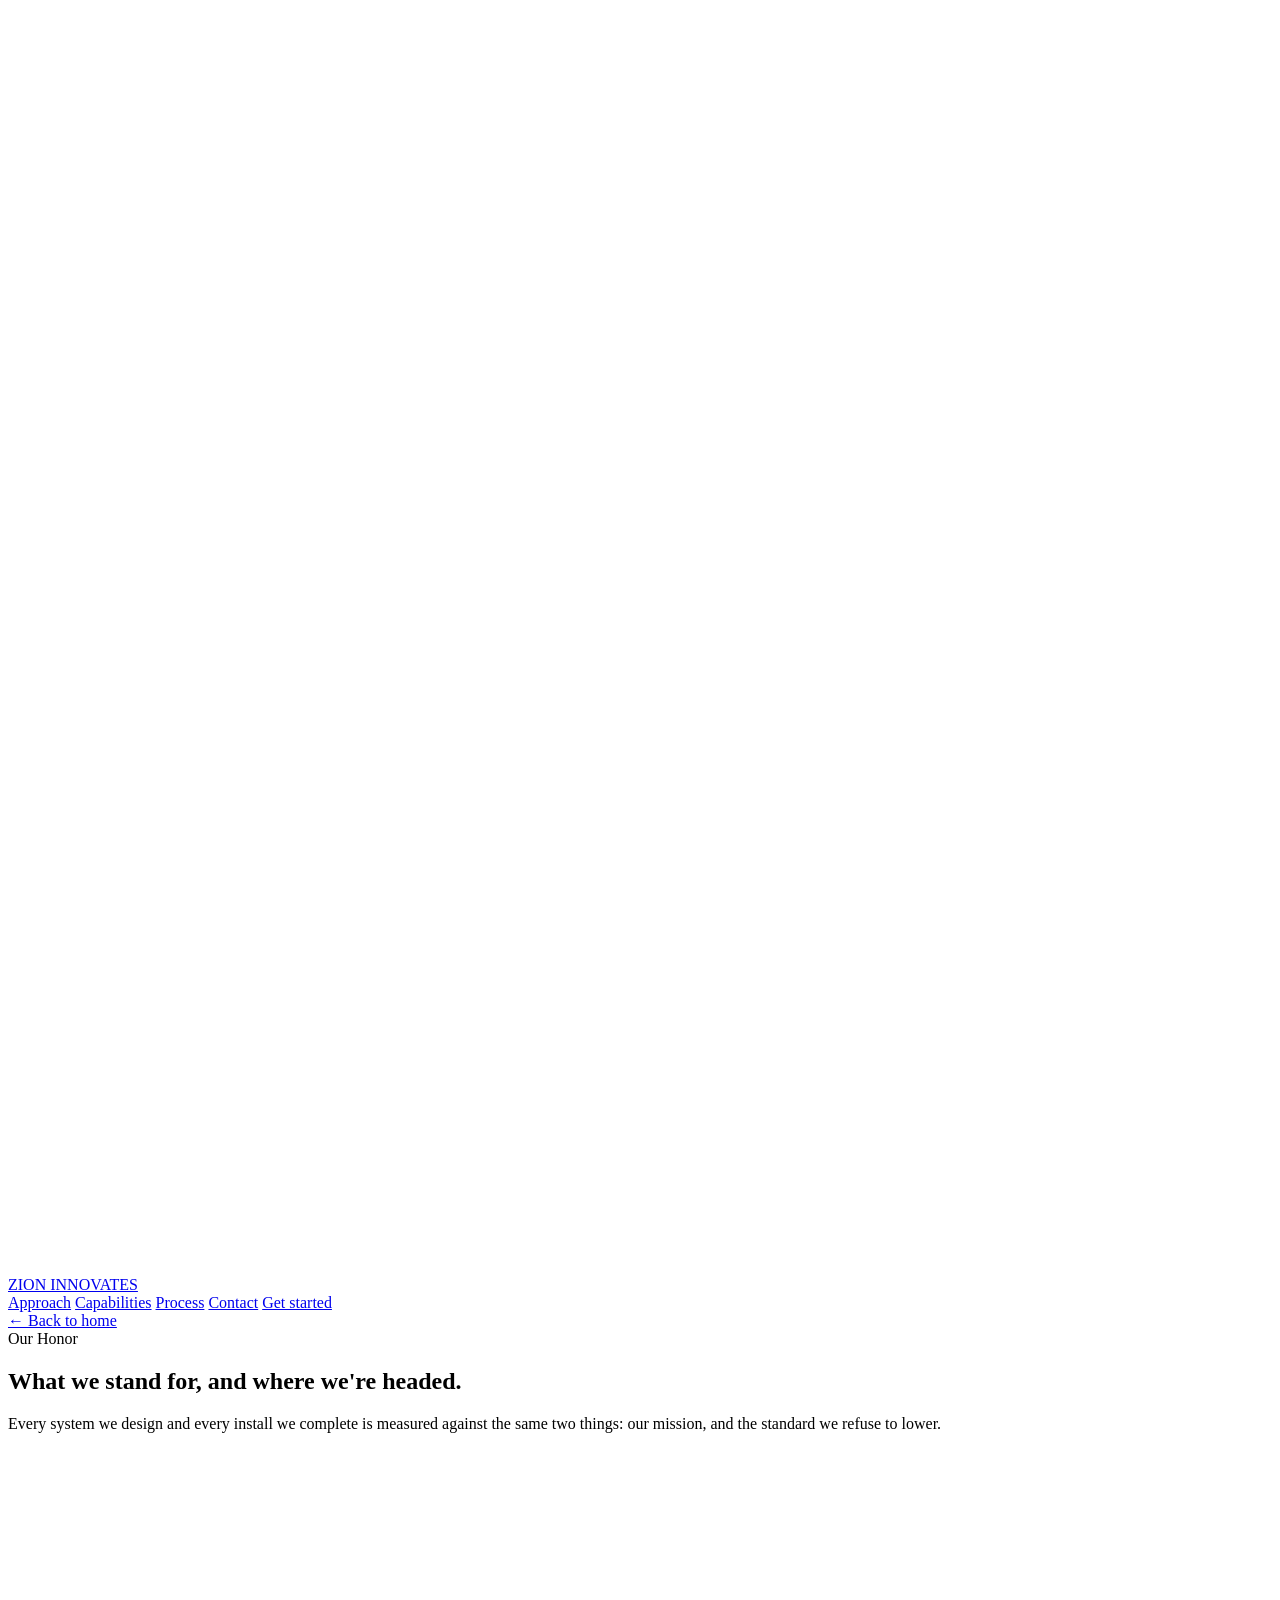
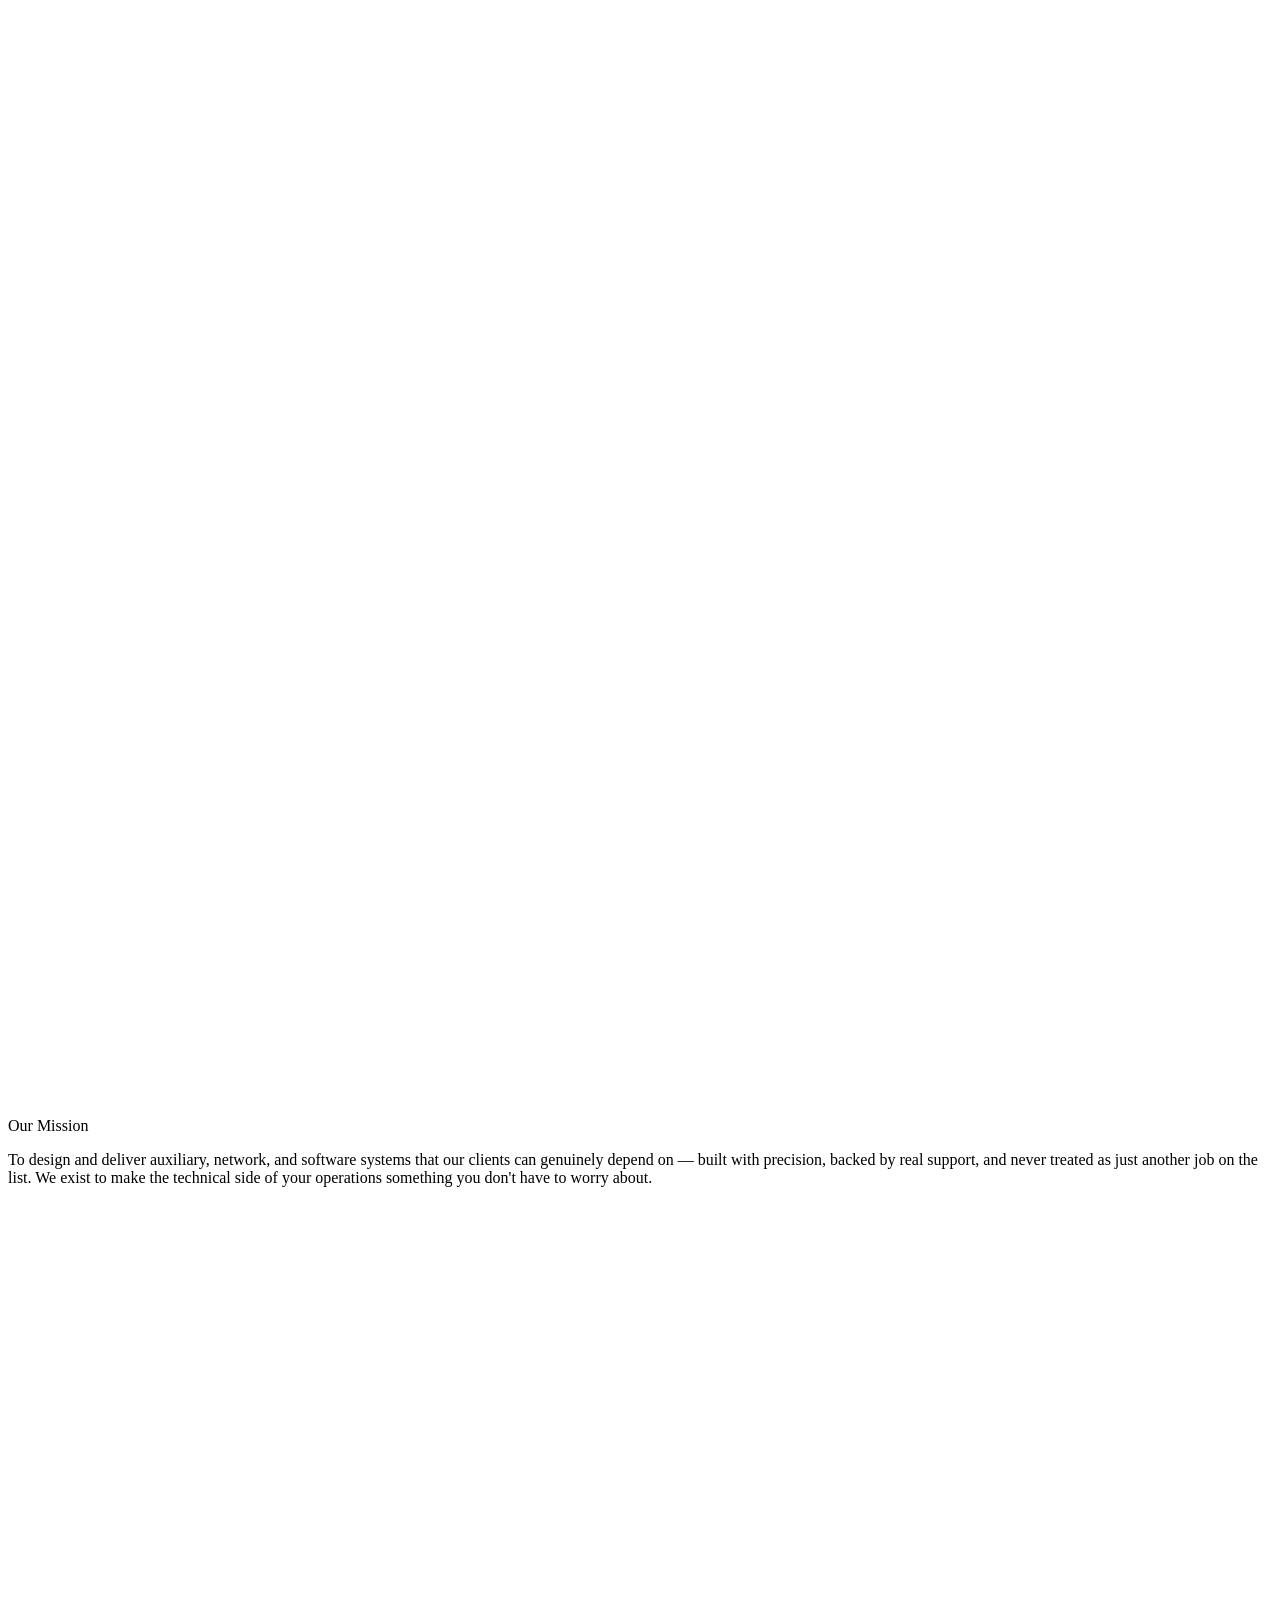
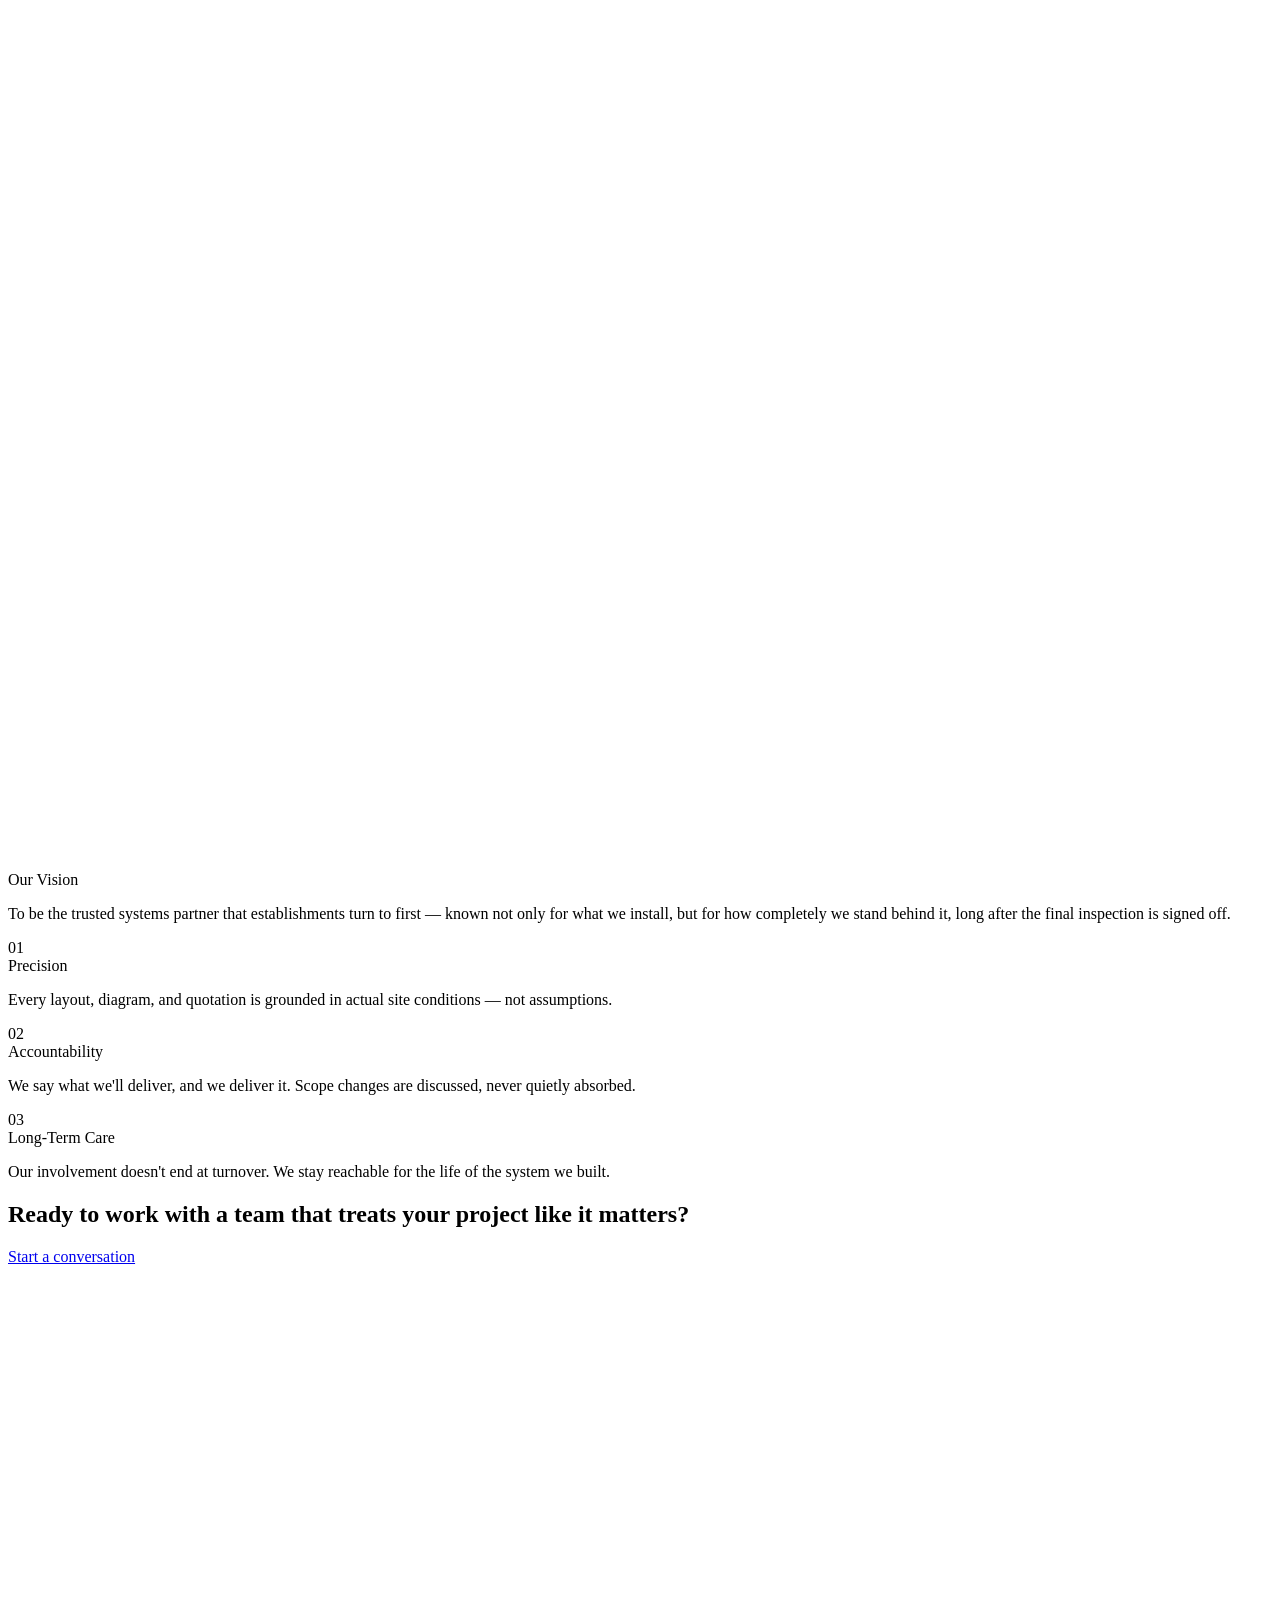
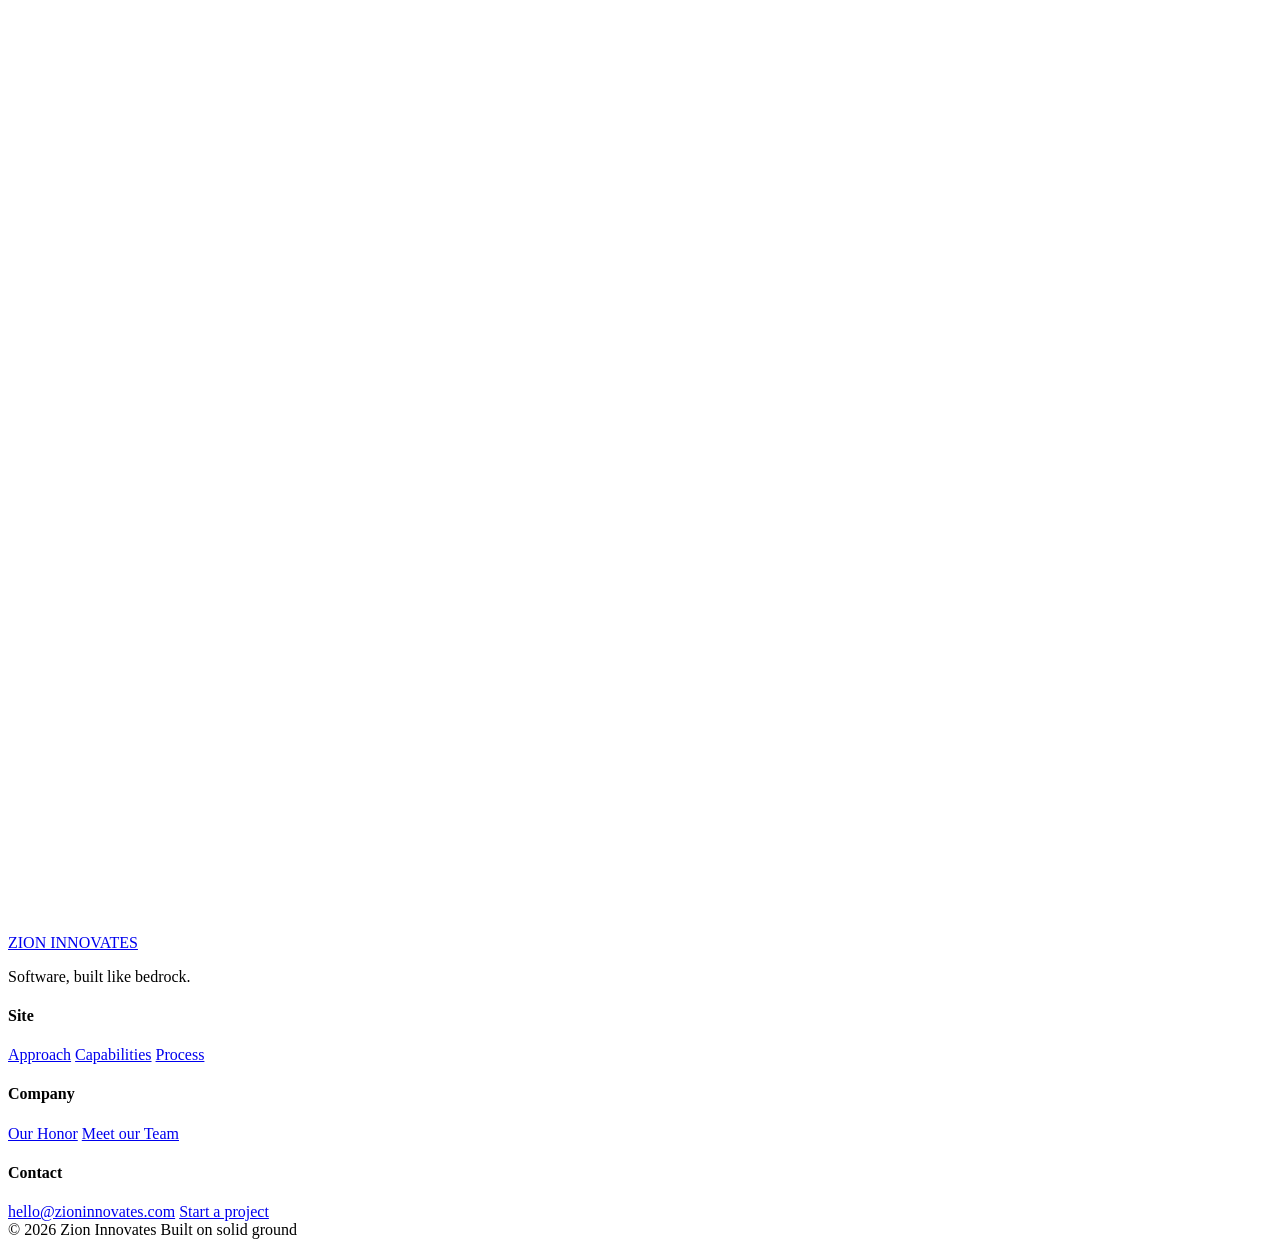
==== our-honor.html @ 113abb89 "Add files via upload" ====
<!DOCTYPE html>
<html lang="en">
<head>
<meta charset="UTF-8">
<meta name="viewport" content="width=device-width, initial-scale=1.0">
<title>Our Honor — Mission &amp; Vision | Zion Innovates</title>
<link rel="preconnect" href="https://fonts.googleapis.com">
<link rel="preconnect" href="https://fonts.gstatic.com" crossorigin>
<link href="https://fonts.googleapis.com/css2?family=Plus+Jakarta+Sans:wght@400;500;600;700;800&family=IBM+Plex+Mono:wght@400;500&display=swap" rel="stylesheet">
<link rel="stylesheet" href="styles.css?v=65">
</head>
<body>

<header>
  <nav>
    <a href="index.html" class="logo">
      <span class="logo-mark">
        <svg viewBox="0 0 16 16" fill="none"><path d="M1 12L5.5 4L9 9.5L11.5 6L15 12" stroke="#fff" stroke-width="1.6" stroke-linejoin="round" stroke-linecap="round"/></svg>
      </span>
      ZION INNOVATES
    </a>
    <div class="nav-links">
      <a href="index.html#approach" class="navlink">Approach</a>
      <a href="index.html#capabilities" class="navlink">Capabilities</a>
      <a href="index.html#process" class="navlink">Process</a>
      <a href="index.html#contact" class="navlink">Contact</a>
      <a href="index.html#contact" class="nav-cta">Get started</a>
    </div>
  </nav>
</header>

<main>

  <!-- PAGE HEADER -->
  <section class="page-header">
    <div class="wrap">
      <a href="index.html" class="back-link">← Back to home</a>
      <br>
      <span class="eyebrow hl">Our Honor</span>
      <h1>What we stand for, and where we're headed.</h1>
      <p>Every system we design and every install we complete is measured against the same two things: our mission, and the standard we refuse to lower.</p>
    </div>
  </section>

  <!-- MISSION / VISION -->
  <section>
    <div class="wrap">
      <div class="mv-grid">
        <div class="mv-card glass">
          <div class="mv-icon">
            <svg viewBox="0 0 24 24" fill="none"><path d="M12 2l2.2 6.8H21l-5.6 4.1 2.1 6.8L12 15.6l-5.5 4.1 2.1-6.8L3 8.8h6.8L12 2z" stroke="#fff" stroke-width="1.4" stroke-linejoin="round"/></svg>
          </div>
          <div class="mv-title">Our Mission</div>
          <p class="mv-copy">To design and deliver auxiliary, network, and software systems that our clients can genuinely depend on — built with precision, backed by real support, and never treated as just another job on the list. We exist to make the technical side of your operations something you don't have to worry about.</p>
        </div>
        <div class="mv-card glass">
          <div class="mv-icon">
            <svg viewBox="0 0 24 24" fill="none"><path d="M2 12s3.5-7 10-7 10 7 10 7-3.5 7-10 7-10-7-10-7z" stroke="#fff" stroke-width="1.4" stroke-linejoin="round"/><circle cx="12" cy="12" r="3" stroke="#fff" stroke-width="1.4"/></svg>
          </div>
          <div class="mv-title">Our Vision</div>
          <p class="mv-copy">To be the trusted systems partner that establishments turn to first — known not only for what we install, but for how completely we stand behind it, long after the final inspection is signed off.</p>
        </div>
      </div>

      <div class="values-grid">
        <div class="value-card glass">
          <span class="value-num">01</span>
          <div class="value-title">Precision</div>
          <p class="value-copy">Every layout, diagram, and quotation is grounded in actual site conditions — not assumptions.</p>
        </div>
        <div class="value-card glass">
          <span class="value-num">02</span>
          <div class="value-title">Accountability</div>
          <p class="value-copy">We say what we'll deliver, and we deliver it. Scope changes are discussed, never quietly absorbed.</p>
        </div>
        <div class="value-card glass">
          <span class="value-num">03</span>
          <div class="value-title">Long-Term Care</div>
          <p class="value-copy">Our involvement doesn't end at turnover. We stay reachable for the life of the system we built.</p>
        </div>
      </div>
    </div>
  </section>

  <!-- CTA -->
  <section class="cta" id="contact">
    <div class="wrap cta-inner">
      <h2>Ready to work with a team that treats your project like it matters?</h2>
      <a href="index.html#contact" class="btn-primary">Start a conversation</a>
    </div>
  </section>

</main>

<footer>
  <div class="wrap">
    <div class="footer-top">
      <div class="footer-brand">
        <a href="index.html" class="logo">
          <span class="logo-mark">
            <svg viewBox="0 0 16 16" fill="none"><path d="M1 12L5.5 4L9 9.5L11.5 6L15 12" stroke="#fff" stroke-width="1.6" stroke-linejoin="round" stroke-linecap="round"/></svg>
          </span>
          ZION INNOVATES
        </a>
        <p class="footer-tag">Software, built like bedrock.</p>
      </div>
      <div class="footer-cols">
        <div class="footer-col">
          <h4>Site</h4>
          <a href="index.html#approach">Approach</a>
          <a href="index.html#capabilities">Capabilities</a>
          <a href="index.html#process">Process</a>
        </div>
        <div class="footer-col">
          <h4>Company</h4>
          <a href="our-honor.html">Our Honor</a>
          <a href="our-team.html">Meet our Team</a>
        </div>
        <div class="footer-col">
          <h4>Contact</h4>
          <a href="mailto:hello@zioninnovates.com">hello@zioninnovates.com</a>
          <a href="index.html#contact">Start a project</a>
        </div>
      </div>
    </div>
    <div class="footer-bottom">
      <span>© 2026 Zion Innovates</span>
      <span>Built on solid ground</span>
    </div>
  </div>
</footer>

</body>
</html>
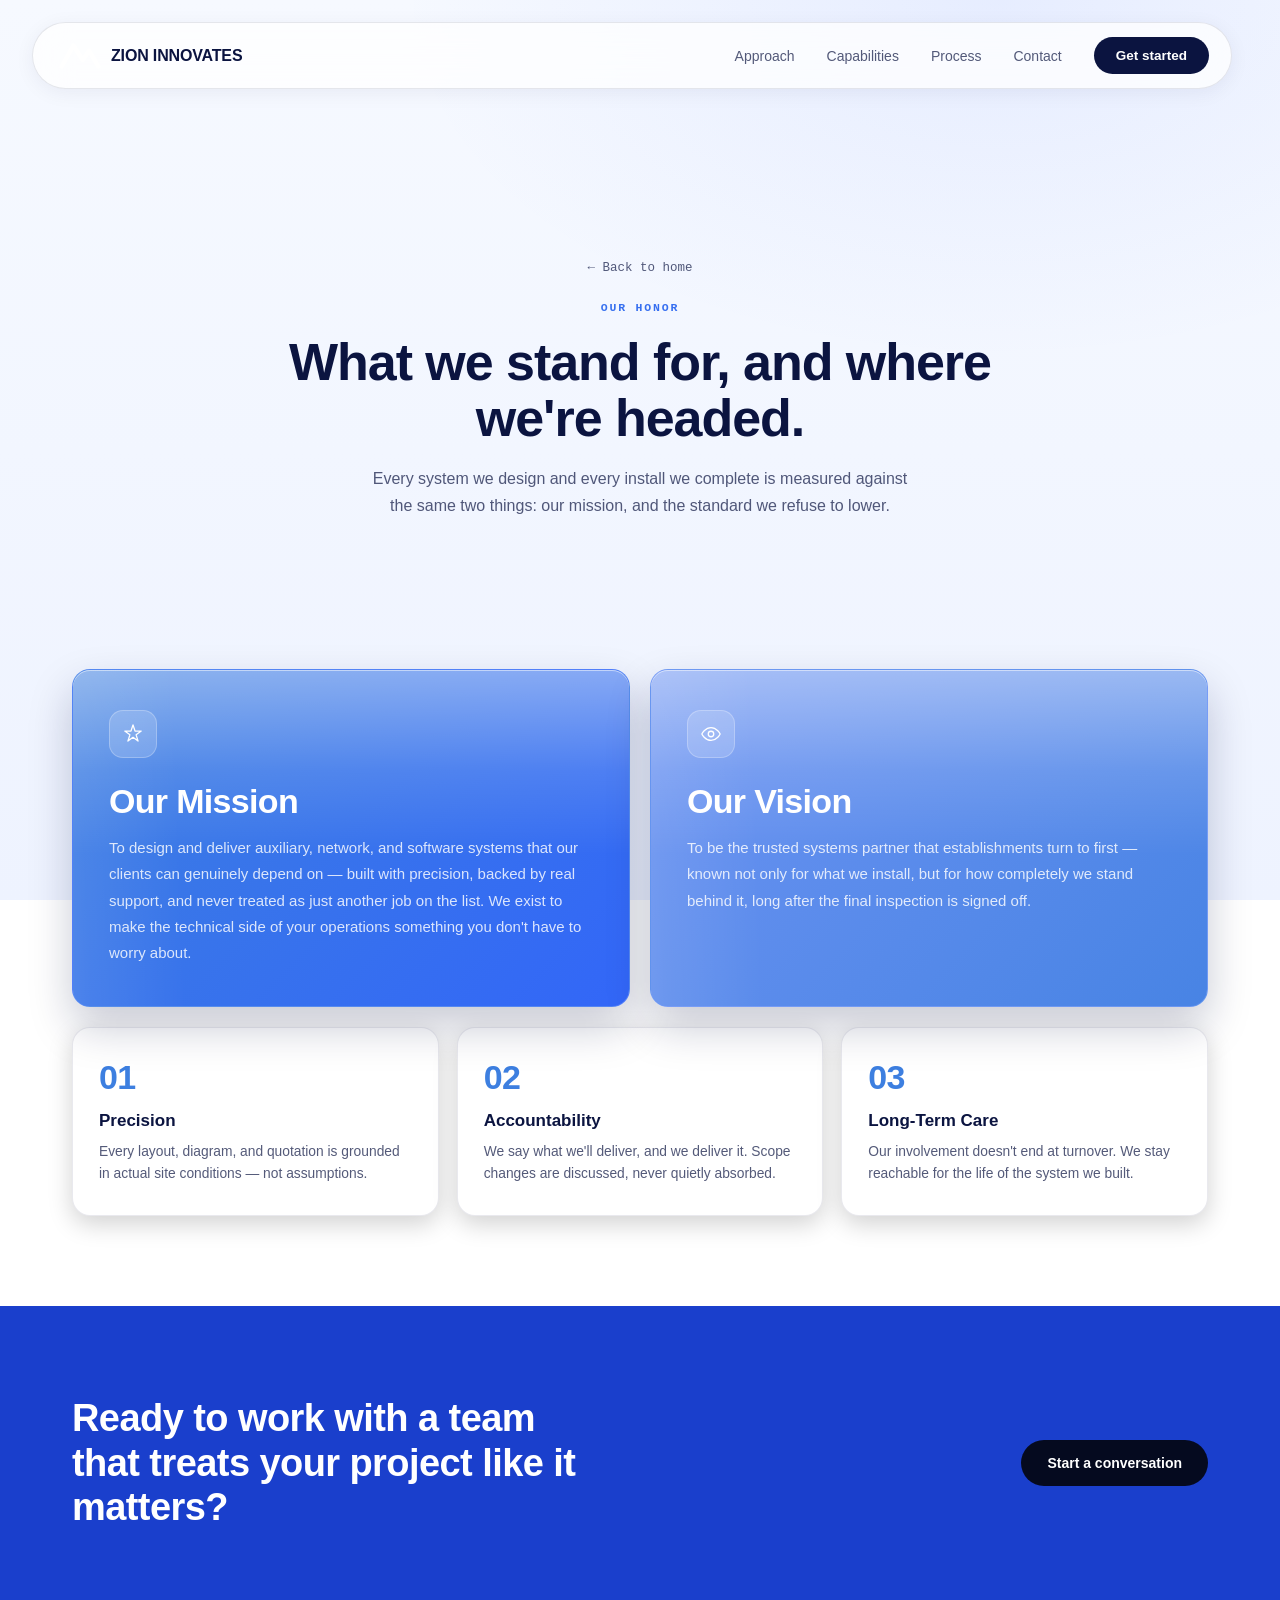
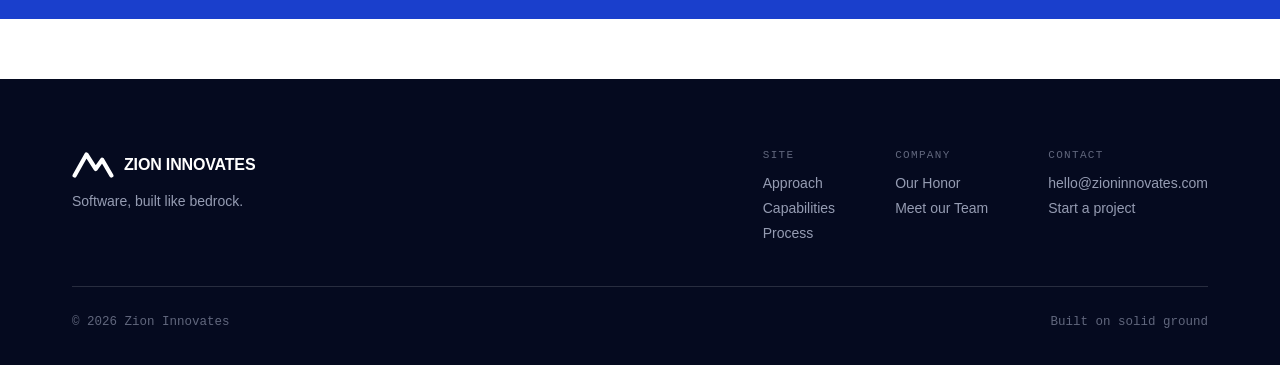
==== commit 2dfc09ee: "Add files via upload" ====
--- a/our-honor.html
+++ b/our-honor.html
@@ -7,7 +7,7 @@
 <link rel="preconnect" href="https://fonts.googleapis.com">
 <link rel="preconnect" href="https://fonts.gstatic.com" crossorigin>
 <link href="https://fonts.googleapis.com/css2?family=Plus+Jakarta+Sans:wght@400;500;600;700;800&family=IBM+Plex+Mono:wght@400;500&display=swap" rel="stylesheet">
-<link rel="stylesheet" href="styles.css?v=65">
+<link rel="stylesheet" href="styles.css?v=89">
 </head>
 <body>
 
--- a/styles.css
+++ b/styles.css
@@ -0,0 +1,1570 @@
+/* ============================================================
+   ZION INNOVATES — shared stylesheet
+   Rewritten to match reference background: deep navy corners,
+   one bright saturated blue glow, silver/ice highlights, no violet.
+   ============================================================ */
+
+:root{
+  --void:#050A1F;
+  --navy1:#0A1440;
+  --navy2:#122A6E;
+  --navy3:#173585;
+  --blue:#2F5FFF;
+  --blue-deep:#1A3FCC;
+  --sky:#3D7FE0;
+  --ice:rgba(243,247,255,0.92);
+  --white:#FFFFFF;
+  --ink:#0B1440;
+  --ink-soft:rgba(11,20,64,0.70);
+  --ink-dim:rgba(11,20,64,0.46);
+  --muted:var(--ink-soft);
+  --muted-dim:var(--ink-dim);
+  --glass-bg:rgba(11,20,64,0.03);
+  --glass-bg-hover:rgba(11,20,64,0.05);
+  --glass-br:rgba(11,20,64,0.10);
+  --card-bg:#FFFFFF;
+  --card-bg-hover:#F7F9FF;
+  --card-br:rgba(11,20,64,0.09);
+  --card-br-hover:rgba(11,20,64,0.18);
+  --display:'Plus Jakarta Sans', sans-serif;
+  --mono:'IBM Plex Mono', monospace;
+  /* kept for backward compatibility with earlier violet-based rules */
+  --violet:#2F5FFF;
+  --deep:#050A1F;
+}
+
+*{margin:0; padding:0; box-sizing:border-box;}
+html{scroll-behavior:smooth;}
+body{
+  font-family:var(--display);
+  color:var(--ink);
+  background:
+    radial-gradient(1000px 600px at 78% 0%, rgba(47,95,255,0.08), transparent 60%),
+    linear-gradient(180deg, #F6F9FF 0%, #EEF3FF 100%);
+  background-attachment:fixed;
+  -webkit-font-smoothing:antialiased;
+  overflow-x:hidden;
+  position:relative;
+}
+
+.bg-layer{
+  position:fixed;
+  inset:0;
+  z-index:-1;
+  overflow:hidden;
+  pointer-events:none;
+  will-change:transform;
+  background-image:
+    linear-gradient(rgba(47,95,255,0.05) 1px, transparent 1px),
+    linear-gradient(90deg, rgba(47,95,255,0.05) 1px, transparent 1px);
+  background-size:64px 64px;
+  -webkit-mask-image:linear-gradient(180deg, rgba(0,0,0,0.9) 0%, rgba(0,0,0,0.5) 40%, rgba(0,0,0,0.2) 75%, transparent 100%);
+  mask-image:linear-gradient(180deg, rgba(0,0,0,0.9) 0%, rgba(0,0,0,0.5) 40%, rgba(0,0,0,0.2) 75%, transparent 100%);
+}
+.bg-node{
+  position:absolute;
+  width:5px; height:5px; border-radius:50%;
+  background:var(--blue);
+  box-shadow:0 0 0 5px rgba(47,95,255,0.12), 0 0 14px rgba(47,95,255,0.5);
+  animation:nodePulse 4.5s ease-in-out infinite;
+}
+.bg-node-1{top:14%; left:18%; animation-delay:0s;}
+.bg-node-2{top:8%; left:64%; animation-delay:1.1s;}
+.bg-node-3{top:38%; left:82%; animation-delay:2.2s;}
+.bg-node-4{top:52%; left:10%; animation-delay:0.6s;}
+.bg-node-5{top:72%; left:46%; animation-delay:1.8s;}
+.bg-node-6{top:88%; left:74%; animation-delay:3s;}
+@keyframes nodePulse{
+  0%,100%{opacity:0.35; transform:scale(1);}
+  50%{opacity:1; transform:scale(1.6);}
+}
+.bg-circuit{position:absolute; inset:0; opacity:0.5;}
+.bg-circuit path{
+  fill:none; stroke:var(--blue); stroke-width:1; stroke-dasharray:6 10; opacity:0.18;
+  animation:circuitFlow 40s linear infinite;
+}
+@keyframes circuitFlow{
+  to{stroke-dashoffset:-320;}
+}
+
+.bg-mountains{
+  position:fixed;
+  left:0; right:0; bottom:0;
+  z-index:-1;
+  height:52vh;
+  min-height:280px;
+  overflow:hidden;
+  pointer-events:none;
+}
+.bg-mtn{
+  position:absolute;
+  bottom:0; left:0;
+  width:130%;
+  height:100%;
+}
+.bg-mtn path{fill-rule:evenodd;}
+.bg-mtn-back{
+  opacity:0.32;
+  animation:mtnDriftBack 46s ease-in-out infinite;
+}
+.bg-mtn-back path{fill:var(--sky);}
+.bg-mtn-mid{
+  opacity:0.26;
+  animation:mtnDriftMid 36s ease-in-out infinite;
+}
+.bg-mtn-mid path{fill:var(--blue);}
+.bg-mtn-front{
+  opacity:0.22;
+  animation:mtnDriftFront 28s ease-in-out infinite;
+}
+.bg-mtn-front path{fill:var(--navy3);}
+@keyframes mtnDriftBack{
+  0%,100%{transform:translateX(0);}
+  50%{transform:translateX(-9%);}
+}
+@keyframes mtnDriftMid{
+  0%,100%{transform:translateX(-3%);}
+  50%{transform:translateX(-14%);}
+}
+@keyframes mtnDriftFront{
+  0%,100%{transform:translateX(-2%);}
+  50%{transform:translateX(-12%);}
+}
+
+.bg-blob{
+  position:absolute;
+  border-radius:50%;
+  filter:blur(90px);
+}
+.bg-blob-1{
+  width:560px; height:560px; top:-140px; right:-100px;
+  background:radial-gradient(circle, rgba(47,95,255,0.16), transparent 70%);
+  animation:blobFloat1 24s ease-in-out infinite;
+}
+.bg-blob-2{
+  width:480px; height:480px; top:55vh; left:-140px;
+  background:radial-gradient(circle, rgba(61,127,224,0.14), transparent 70%);
+  animation:blobFloat2 30s ease-in-out infinite;
+}
+.bg-blob-3{
+  width:420px; height:420px; top:110vh; right:-80px;
+  background:radial-gradient(circle, rgba(143,199,255,0.18), transparent 70%);
+  animation:blobFloat3 26s ease-in-out infinite;
+}
+@keyframes blobFloat1{
+  0%,100%{transform:translate(0,0);}
+  50%{transform:translate(-50px,60px);}
+}
+@keyframes blobFloat2{
+  0%,100%{transform:translate(0,0);}
+  50%{transform:translate(60px,-40px);}
+}
+@keyframes blobFloat3{
+  0%,100%{transform:translate(0,0);}
+  50%{transform:translate(-40px,-50px);}
+}
+
+@media (prefers-reduced-motion: reduce){
+  *{animation-duration:0.01ms !important; animation-delay:0s !important; animation-iteration-count:1 !important; scroll-behavior:auto !important;}
+}
+
+a{color:inherit; text-decoration:none;}
+img{max-width:100%; display:block;}
+.wrap{max-width:1200px; margin:0 auto; padding:0 32px;}
+
+.eyebrow{
+  font-family:var(--mono);
+  font-size:11.5px;
+  letter-spacing:0.16em;
+  text-transform:uppercase;
+  color:var(--sky);
+  display:flex; align-items:center; gap:8px;
+}
+.eyebrow-lg{
+  font-size:16px;
+  font-weight:700;
+  letter-spacing:0.1em;
+}
+.hl{
+  background:linear-gradient(90deg, var(--sky), var(--blue));
+  -webkit-background-clip:text;
+  background-clip:text;
+  color:transparent;
+  font-weight:800;
+}
+
+/* ---------- glass card base ---------- */
+.glass{
+  background:var(--card-bg);
+  border:1px solid var(--card-br);
+  border-radius:18px;
+  box-shadow:0 8px 24px rgba(0,0,0,0.18);
+  transition:background 0.2s ease, transform 0.2s ease, border-color 0.2s ease, box-shadow 0.2s ease;
+}
+.glass:hover{background:var(--card-bg-hover); transform:translateY(-2px); border-color:var(--card-br-hover); box-shadow:0 14px 32px rgba(0,0,0,0.22);}
+
+/* ---------- nav ---------- */
+header{position:sticky; top:0; z-index:100; padding:22px 0 0;}
+nav{
+  max-width:1200px; margin:0 auto; padding:14px 22px 14px 26px;
+  display:flex; align-items:center; justify-content:space-between;
+  background:rgba(255,255,255,0.75);
+  border:1px solid var(--glass-br);
+  border-radius:999px;
+  backdrop-filter:blur(18px);
+  box-shadow:0 4px 20px rgba(11,20,64,0.06);
+  margin-left:32px; margin-right:32px;
+}
+.logo{
+  font-family:var(--display); font-weight:800; font-size:16px;
+  letter-spacing:-0.01em;
+  display:flex; align-items:center; gap:10px;
+  color:var(--ink);
+}
+.logo-mark{
+  width:42px; height:32px; flex-shrink:0;
+  display:flex; align-items:center; justify-content:center;
+}
+.logo-mark img{width:100%; height:100%; object-fit:contain;}
+.nav-links{display:flex; gap:32px; align-items:center;}
+.nav-links a.navlink{font-size:14px; color:var(--muted); font-weight:500; transition:color 0.2s ease;}
+.nav-links a.navlink:hover{color:var(--ink);}
+.nav-cta{
+  font-size:13.5px; font-weight:700;
+  background:var(--ink); color:var(--white);
+  padding:11px 22px; border-radius:999px;
+  transition:transform 0.2s ease, box-shadow 0.2s ease;
+  white-space:nowrap;
+}
+.nav-cta:hover{transform:translateY(-1px); box-shadow:0 8px 24px rgba(11,20,64,0.22);}
+
+.nav-toggle{
+  display:none;
+  width:38px; height:38px;
+  background:none; border:none; cursor:pointer;
+  flex-direction:column; align-items:center; justify-content:center; gap:5px;
+  padding:0;
+}
+.nav-toggle span{
+  display:block; width:20px; height:2px; background:var(--ink);
+  border-radius:2px; transition:transform 0.3s ease, opacity 0.3s ease;
+}
+.nav-toggle[aria-expanded="true"] span:nth-child(1){transform:translateY(7px) rotate(45deg);}
+.nav-toggle[aria-expanded="true"] span:nth-child(2){opacity:0;}
+.nav-toggle[aria-expanded="true"] span:nth-child(3){transform:translateY(-7px) rotate(-45deg);}
+
+.mobile-menu{
+  display:none;
+  flex-direction:column;
+  max-width:1200px; margin:10px 32px 0;
+  background:rgba(255,255,255,0.92);
+  border:1px solid var(--glass-br);
+  border-radius:20px;
+  backdrop-filter:blur(18px);
+  box-shadow:0 12px 32px rgba(11,20,64,0.12);
+  overflow:hidden;
+  max-height:0;
+  transition:max-height 0.3s ease;
+}
+.mobile-menu.is-open{max-height:520px;}
+.mobile-navlink{
+  display:block;
+  padding:16px 22px;
+  font-size:15px; font-weight:600; color:var(--ink);
+  border-bottom:1px solid var(--glass-br);
+}
+.mobile-navlink:last-child{border-bottom:none;}
+.mobile-navlink-cta{color:var(--blue-deep);}
+
+/* ---------- buttons ---------- */
+.btn-primary{
+  font-size:14px; font-weight:700;
+  background:var(--ink); color:var(--white);
+  padding:15px 26px; border-radius:999px;
+  transition:transform 0.2s ease, box-shadow 0.2s ease;
+  display:inline-block;
+}
+.btn-primary:hover{transform:translateY(-1px); box-shadow:0 10px 28px rgba(11,20,64,0.22);}
+.btn-ghost{
+  font-size:14px; font-weight:600;
+  padding:15px 26px; border-radius:999px;
+  border:1px solid var(--glass-br);
+  color:var(--ink);
+  transition:all 0.2s ease;
+  display:inline-block;
+}
+.btn-ghost:hover{background:var(--glass-bg); border-color:rgba(255,255,255,0.3);}
+
+/* ---------- hero ---------- */
+.hero{position:relative; padding:88px 0 60px; overflow:visible;}
+.hero-grid{display:grid; grid-template-columns:1fr 1fr; gap:40px; align-items:center;}
+.hero-inner .eyebrow{margin-bottom:22px; display:block;}
+/* ---------- hero intro animation ---------- */
+@keyframes heroFadeUp{
+  from{opacity:0; transform:translateY(20px);}
+  to{opacity:1; transform:translateY(0);}
+}
+@keyframes heroArtIn{
+  from{opacity:0; transform:translateY(14px) scale(0.96);}
+  to{opacity:1; transform:translateY(0) scale(1);}
+}
+.hero-inner .eyebrow{
+  animation:heroFadeUp 0.7s cubic-bezier(0.22, 1, 0.36, 1) both;
+  animation-delay:0.05s;
+}
+h1.hero-title span:nth-of-type(1){
+  animation:heroFadeUp 0.7s cubic-bezier(0.22, 1, 0.36, 1) both;
+  animation-delay:0.15s;
+}
+h1.hero-title span:nth-of-type(2){
+  animation:heroFadeUp 0.7s cubic-bezier(0.22, 1, 0.36, 1) both;
+  animation-delay:0.26s;
+}
+.hero-sub{
+  animation:heroFadeUp 0.7s cubic-bezier(0.22, 1, 0.36, 1) both;
+  animation-delay:0.38s;
+}
+.hero-actions{
+  animation:heroFadeUp 0.7s cubic-bezier(0.22, 1, 0.36, 1) both;
+  animation-delay:0.5s;
+}
+.hero-art{
+  animation:heroArtIn 0.9s cubic-bezier(0.22, 1, 0.36, 1) both;
+  animation-delay:0.3s;
+}
+
+h1.hero-title{
+  font-family:var(--display); font-weight:800;
+  font-size:clamp(42px, 5.4vw, 66px);
+  line-height:1.04; letter-spacing:-0.02em; margin-bottom:24px;
+}
+h1.hero-title span{display:block; white-space:nowrap;}
+h1.hero-title .fade{color:var(--muted); font-weight:700;}
+.hero-sub{font-size:16.5px; line-height:1.65; color:var(--muted); max-width:460px; margin-bottom:36px;}
+.hero-actions{display:flex; gap:14px; flex-wrap:wrap; align-items:center;}
+
+.hero-art{position:relative; height:480px;}
+.art-glow{
+  position:absolute; inset:0;
+  background:radial-gradient(220px 220px at 50% 55%, rgba(47,95,255,0.32), transparent 70%);
+  filter:blur(6px);
+}
+.hero-art svg{position:relative; width:100%; height:100%;}
+.cloud{
+  position:absolute; border-radius:50%;
+  background:linear-gradient(135deg, rgba(255,255,255,0.55), rgba(143,199,255,0.15));
+  filter:blur(1px);
+  box-shadow:0 8px 24px rgba(0,0,0,0.25), inset 0 0 20px rgba(255,255,255,0.2);
+  animation:float 7s ease-in-out infinite;
+}
+.cloud.c1{width:56px; height:56px; top:6%; right:8%; animation-delay:0s;}
+.cloud.c2{width:34px; height:34px; top:20%; left:2%; animation-delay:1.4s;}
+.cloud.c3{width:26px; height:26px; bottom:22%; right:2%; animation-delay:2.6s;}
+@keyframes float{0%,100%{transform:translateY(0px);} 50%{transform:translateY(-14px);}}
+.tower-group{animation:hover-drift 7s ease-in-out infinite; transform-origin:center;}
+@keyframes hover-drift{0%,100%{transform:translateY(0px);} 50%{transform:translateY(-8px);}}
+
+/* ---------- tag pills + stack strip ---------- */
+.tagrow{display:flex; justify-content:center; flex-wrap:wrap; gap:12px; padding:16px 0 90px;}
+.tagpill{
+  font-family:var(--mono); font-size:12px; color:var(--muted);
+  padding:9px 18px; border-radius:999px;
+  border:1px solid var(--glass-br); background:var(--glass-bg);
+  letter-spacing:0.02em;
+}
+.stack-strip{border-top:1px solid var(--glass-br); padding-top:34px; text-align:center;}
+.stack-label{font-family:var(--mono); font-size:11px; letter-spacing:0.14em; text-transform:uppercase; color:var(--muted-dim); display:block; margin-bottom:20px;}
+.stack-row{display:flex; justify-content:center; flex-wrap:wrap; gap:28px 40px;}
+.stack-item{font-family:var(--display); font-weight:700; font-size:15px; color:var(--muted); letter-spacing:-0.01em; transition:color 0.2s ease;}
+.stack-item:hover{color:var(--ink);}
+
+/* ---------- section shared ---------- */
+section{padding:90px 0; position:relative;}
+
+.reveal{
+  opacity:0;
+  transform:translateY(32px);
+  transition:opacity 0.8s cubic-bezier(0.22, 1, 0.36, 1), transform 0.8s cubic-bezier(0.22, 1, 0.36, 1);
+}
+.reveal.is-visible{
+  opacity:1;
+  transform:translateY(0);
+}
+.section-head{max-width:600px; margin-bottom:44px;}
+.section-head.center{margin-left:auto; margin-right:auto; text-align:center;}
+.section-head .eyebrow{margin-bottom:14px; display:block;}
+h2{
+  font-family:var(--display); font-weight:800;
+  font-size:clamp(26px, 3.2vw, 38px);
+  letter-spacing:-0.015em; line-height:1.16;
+}
+.section-head p{margin-top:14px; color:var(--muted); font-size:15.5px; line-height:1.6;}
+
+/* ---------- quick stats ---------- */
+#quick-stats{padding:20px 0 40px;}
+.quick-stats-row{
+  display:grid; grid-template-columns:repeat(4, 1fr);
+  gap:20px; max-width:900px; margin:0 auto;
+  border-top:1px solid var(--card-br); border-bottom:1px solid var(--card-br);
+  padding:36px 0;
+}
+.quick-stat{text-align:center;}
+.quick-stat .stat-num{
+  display:block; font-family:var(--display); font-weight:800;
+  font-size:clamp(30px, 4vw, 42px); color:var(--blue-deep); letter-spacing:-0.01em;
+}
+.quick-stat-label{
+  font-size:12.5px; color:var(--muted); margin-top:6px; display:block;
+}
+
+/* ---------- familiar / pain points ---------- */
+.familiar-wrap{display:flex; flex-wrap:wrap; justify-content:center; gap:20px;}
+.familiar-card{
+  width:320px; padding:38px 30px; text-align:center;
+  border-radius:18px;
+  background:rgba(194,207,252,0.42);
+  backdrop-filter:blur(18px) saturate(180%);
+  -webkit-backdrop-filter:blur(18px) saturate(180%);
+  border:1.5px solid rgba(94,140,255,0.45);
+  box-shadow:0 20px 44px rgba(11,20,64,0.14), inset 0 1px 0 rgba(255,255,255,0.5);
+  position:relative;
+  overflow:hidden;
+  transition:transform 0.3s ease, box-shadow 0.3s ease, border-color 0.3s ease;
+}
+.familiar-card::before{
+  content:'\201C';
+  position:absolute; top:-10px; left:16px;
+  font-family:var(--display); font-size:110px; font-weight:800;
+  color:rgba(47,95,255,0.16);
+  line-height:1; pointer-events:none;
+  z-index:0;
+}
+.familiar-card::after{
+  content:'';
+  position:absolute; inset:0;
+  background:linear-gradient(135deg, rgba(255,255,255,0.45) 0%, rgba(255,255,255,0.12) 22%, transparent 45%);
+  pointer-events:none;
+  z-index:0;
+}
+.familiar-card:hover{
+  transform:translateY(-4px);
+  box-shadow:0 28px 60px rgba(5,10,31,0.45), 0 0 0 1px rgba(94,150,255,0.3), inset 0 1px 0 rgba(255,255,255,0.06);
+  border-color:rgba(94,150,255,0.4);
+}
+.familiar-icon{
+  width:48px; height:48px; border-radius:14px; margin:0 auto 20px;
+  background:linear-gradient(135deg, var(--blue), var(--sky));
+  box-shadow:0 0 0 6px rgba(47,95,255,0.12), 0 10px 22px rgba(47,95,255,0.35);
+  display:flex; align-items:center; justify-content:center;
+  position:relative; z-index:1;
+}
+.familiar-icon svg{width:21px; height:21px;}
+.familiar-quote{
+  font-family:var(--display); font-weight:800; font-style:italic; font-size:16.5px; line-height:1.42;
+  margin-bottom:14px; color:var(--ink);
+  position:relative; z-index:1;
+}
+.familiar-copy{color:var(--ink-soft); font-size:13.6px; line-height:1.62; position:relative; z-index:1;}
+
+/* ---------- capabilities ---------- */
+.cap-grid{display:grid; grid-template-columns:repeat(4, 1fr); gap:18px;}
+.cap-grid-2{grid-template-columns:repeat(2, 1fr);}
+.cap-grid-3{grid-template-columns:repeat(3, 1fr);}
+.cap-card{padding:26px 22px; display:flex; flex-direction:column; gap:20px; min-height:210px;}
+.cap-card-lg{padding:36px 32px; min-height:280px; justify-content:flex-start;}
+.cap-top{display:flex; justify-content:space-between; align-items:flex-start;}
+.cap-icon{
+  width:42px; height:42px; border-radius:12px;
+  background:linear-gradient(135deg, var(--blue), var(--sky));
+  display:flex; align-items:center; justify-content:center;
+}
+.cap-icon svg{width:20px; height:20px;}
+.cap-arrow{
+  width:28px; height:28px; border-radius:50%;
+  border:1px solid var(--glass-br);
+  display:flex; align-items:center; justify-content:center;
+  color:var(--muted); font-size:13px;
+  transition:background 0.2s ease, color 0.2s ease, border-color 0.2s ease;
+}
+.cap-arrow:hover{background:var(--glass-bg-hover); color:var(--ink); border-color:rgba(11,20,64,0.24);}
+.cap-title{font-family:var(--display); font-weight:700; font-size:16.5px;}
+.cap-copy{color:var(--muted); font-size:13.8px; line-height:1.55;}
+
+/* ---------- services (expandable list) ---------- */
+.services-list{
+  max-width:880px; margin:0 auto;
+  display:flex; flex-direction:column; gap:16px;
+}
+.service-row{
+  position:relative;
+  background:var(--card-bg);
+  border:1px solid var(--card-br);
+  border-left:4px solid transparent;
+  border-radius:18px;
+  overflow:hidden;
+  box-shadow:0 6px 20px rgba(11,20,64,0.06);
+  transition:border-color 0.3s ease, box-shadow 0.3s ease, transform 0.3s ease;
+}
+.service-row.is-open{
+  border-color:var(--card-br);
+  border-left-color:var(--accent-a, var(--blue));
+  box-shadow:0 16px 36px rgba(11,20,64,0.14);
+  transform:translateY(-2px);
+}
+.service-ghost-num{
+  position:absolute; top:6px; right:26px;
+  font-family:var(--display); font-weight:800; font-size:64px;
+  color:var(--ink); opacity:0.04; line-height:1;
+  pointer-events:none; user-select:none;
+}
+.service-header{
+  position:relative; width:100%; display:flex; align-items:center; gap:20px;
+  padding:28px 28px; background:none; border:none; cursor:pointer;
+  text-align:left; font-family:inherit;
+}
+.service-icon{
+  width:52px; height:52px; border-radius:14px; flex-shrink:0;
+  background:linear-gradient(135deg, var(--accent-a, var(--blue)), var(--accent-b, var(--sky)));
+  color:#fff;
+  display:flex; align-items:center; justify-content:center;
+  box-shadow:0 6px 16px rgba(11,20,64,0.16);
+  transition:transform 0.3s ease;
+}
+.service-icon svg{width:23px; height:23px;}
+.service-row.is-open .service-icon{transform:scale(1.06);}
+.service-heading{display:flex; flex-direction:column; flex-grow:1; gap:4px;}
+.service-tagline{
+  font-family:var(--mono); font-size:10.5px; font-weight:600;
+  letter-spacing:0.1em; text-transform:uppercase;
+  color:var(--accent-a, var(--blue-deep));
+}
+.service-title{font-family:var(--display); font-weight:800; font-size:21px; letter-spacing:-0.01em; color:var(--ink);}
+.service-chevron{
+  font-size:18px; color:var(--muted); flex-shrink:0;
+  width:32px; height:32px; border-radius:50%;
+  border:1px solid var(--card-br);
+  display:flex; align-items:center; justify-content:center;
+  transition:transform 0.3s ease, color 0.3s ease, border-color 0.3s ease;
+}
+.service-row.is-open .service-chevron{transform:rotate(180deg); color:var(--accent-a, var(--blue-deep)); border-color:var(--accent-a, var(--blue));}
+
+.service-body{
+  display:grid; grid-template-rows:0fr;
+  transition:grid-template-rows 0.4s ease;
+}
+.service-row.is-open .service-body{grid-template-rows:1fr;}
+.service-body-inner{overflow:hidden;}
+.service-divider{margin:0 28px; border-top:1px solid var(--card-br);}
+.service-desc{
+  color:var(--muted); font-size:14.5px; line-height:1.7;
+  max-width:560px; padding:20px 28px 0;
+}
+.service-tags-label{
+  font-family:var(--mono); font-size:10.5px; font-weight:600;
+  letter-spacing:0.1em; text-transform:uppercase;
+  color:var(--muted-dim); padding:20px 28px 0; display:block;
+}
+.service-tags{display:flex; flex-wrap:wrap; gap:8px; padding:10px 28px 4px;}
+.service-tag{
+  font-size:12.5px; font-weight:600; color:var(--accent-a, var(--blue-deep));
+  padding:7px 14px; border-radius:999px;
+  background:#EEF3FF;
+  background:color-mix(in srgb, var(--accent-a, var(--blue)) 10%, white);
+}
+.service-cta{margin:22px 28px 28px; padding:10px 20px; font-size:13px; display:inline-block;}
+
+/* ---------- approach layers ---------- */
+.layer-grid{display:grid; grid-template-columns:repeat(3, 1fr); gap:18px;}
+.layer-card{padding:28px 24px;}
+.layer-num{font-family:var(--mono); font-size:12px; color:var(--sky); display:block; margin-bottom:16px;}
+.layer-name{font-family:var(--display); font-weight:800; font-size:19px; margin-bottom:12px;}
+.layer-copy{color:var(--muted); font-size:14.2px; line-height:1.62;}
+
+/* ---------- principles ---------- */
+.principles{display:grid; grid-template-columns:1.1fr 1fr; gap:18px;}
+.principle-stack{display:flex; flex-direction:column; gap:18px;}
+.principle-card{padding:26px 26px; display:flex; gap:18px; align-items:flex-start;}
+.badge{
+  width:52px; height:52px; border-radius:16px; flex-shrink:0;
+  background:linear-gradient(135deg, var(--navy3), var(--blue));
+  border:1px solid rgba(255,255,255,0.18);
+  display:flex; align-items:center; justify-content:center;
+}
+.badge svg{width:24px; height:24px;}
+.principle-title{font-family:var(--display); font-weight:700; font-size:16px; margin-bottom:6px;}
+.principle-copy{color:var(--muted); font-size:13.8px; line-height:1.55;}
+.principle-card.tall{padding:32px 28px; display:block;}
+.principle-card.tall .badge{margin-bottom:20px;}
+
+/* ---------- process (6-step) ---------- */
+.step-grid{display:grid; grid-template-columns:repeat(3, 1fr); gap:56px 20px;}
+.step-card{
+  position:relative; padding:46px 26px 32px; text-align:center;
+  border-color:var(--glass-br);
+  transition:background 0.3s ease, transform 0.3s ease, border-color 0.3s ease, box-shadow 0.3s ease;
+}
+.step-card:hover{
+  transform:translateY(-6px);
+  border-color:var(--accent, var(--sky));
+  box-shadow:0 20px 40px -12px var(--accent-shadow, rgba(47,95,255,0.35));
+}
+.step-badge{
+  position:absolute; top:-26px; left:50%; transform:translateX(-50%);
+  width:52px; height:52px; border-radius:50%;
+  background:linear-gradient(135deg, var(--accent-a, var(--blue)), var(--accent-b, var(--sky)));
+  display:flex; align-items:center; justify-content:center;
+  font-family:var(--display); font-weight:800; font-size:19px; color:#fff;
+  border:5px solid var(--void);
+  box-shadow:0 8px 20px var(--accent-shadow, rgba(47,95,255,0.35));
+  transition:transform 0.3s ease;
+}
+.step-card:hover .step-badge{transform:translateX(-50%) scale(1.08);}
+.step-title{font-family:var(--display); font-weight:700; font-size:17px; line-height:1.32; margin:22px 0 12px;}
+.step-divider{
+  width:28px; height:2px; margin:0 auto 14px;
+  background:linear-gradient(90deg, var(--accent-a, var(--blue)), var(--accent-b, var(--sky)));
+  border-radius:2px; opacity:0.7;
+}
+.step-copy{color:var(--muted); font-size:13.4px; line-height:1.6;}
+.step-copy + .step-copy{margin-top:10px;}
+
+/* ---------- process journey (zig-zag / mobile timeline) ---------- */
+.process-journey{padding:20px 0 10px;}
+.process-journey-wrap{
+  position:relative;
+  max-width:640px; margin:0 auto;
+  padding-left:44px;
+}
+.process-journey-wrap::before{
+  content:'';
+  position:absolute; left:14px; top:6px; bottom:6px; width:2px;
+  background:var(--card-br);
+}
+.process-path{display:none;}
+
+.process-step{
+  position:relative;
+  display:flex; align-items:flex-start; gap:20px;
+  margin-bottom:42px;
+  opacity:0; transform:translateY(18px);
+  transition:opacity 0.6s ease, transform 0.6s ease;
+}
+.process-step:last-child{margin-bottom:0;}
+.process-step.is-visible{opacity:1; transform:translateY(0);}
+
+.process-node{
+  position:absolute; left:-44px; top:0;
+  width:32px; height:32px; border-radius:50%; flex-shrink:0;
+  background:linear-gradient(135deg, var(--accent-a, var(--blue)), var(--accent-b, var(--sky)));
+  color:#fff;
+  display:flex; align-items:center; justify-content:center;
+  font-family:var(--display); font-weight:800; font-size:13px;
+  box-shadow:0 6px 16px rgba(11,20,64,0.18);
+  transition:transform 0.4s cubic-bezier(0.34, 1.4, 0.64, 1), box-shadow 0.4s ease;
+  z-index:2;
+}
+.process-node.is-active{
+  transform:scale(1.22);
+  box-shadow:0 0 0 6px rgba(47,95,255,0.16), 0 10px 24px rgba(47,95,255,0.35);
+}
+.process-content{max-width:none;}
+.process-content .step-title{
+  font-family:var(--display); font-weight:700; font-size:16px; margin-bottom:10px; color:var(--ink);
+}
+.process-content .step-divider{
+  width:26px; height:2px; margin:0 0 12px;
+  background:linear-gradient(90deg, var(--accent-a, var(--blue)), var(--accent-b, var(--sky)));
+  border-radius:2px; opacity:0.7;
+}
+.process-content .step-copy{color:var(--muted); font-size:13.6px; line-height:1.65;}
+.process-content .step-copy + .step-copy{margin-top:8px;}
+
+@media (min-width:901px){
+  .process-journey-wrap::before{display:none;}
+  .process-journey-wrap{
+    max-width:1500px;
+    padding-left:0;
+    height:650px;
+  }
+  .process-path{
+    display:block;
+    position:absolute; inset:0; width:100%; height:100%;
+    pointer-events:none;
+  }
+  .process-path-bg{fill:none; stroke:var(--card-br); stroke-width:2; stroke-linecap:round; stroke-linejoin:round;}
+  .process-path-line{
+    fill:none; stroke:url(#processGrad); stroke-width:2.5; stroke-linecap:round; stroke-linejoin:round;
+    stroke-dasharray:3600; stroke-dashoffset:3600;
+    transition:stroke-dashoffset 2s cubic-bezier(0.22, 1, 0.36, 1);
+  }
+  .process-journey.is-visible .process-path-line{stroke-dashoffset:0;}
+
+  .process-step{
+    position:absolute;
+    flex-direction:column; align-items:center;
+    width:230px; margin-bottom:0;
+    gap:0;
+    text-align:center;
+    transform:translate(-50%, 10px);
+    transition:opacity 0.6s ease, transform 0.6s ease;
+  }
+  .process-step.is-visible{transform:translate(-50%, 0);}
+  .process-step.is-upper{transform:translate(-50%, -10px);}
+  .process-step.is-upper.is-visible{transform:translate(-50%, 0);}
+
+  .step-pos-1{left:8.33%; top:17%;}
+  .step-pos-2{left:25%; top:83%;}
+  .step-pos-3{left:41.67%; top:17%;}
+  .step-pos-4{left:58.33%; top:83%;}
+  .step-pos-5{left:75%; top:17%;}
+  .step-pos-6{left:91.67%; top:83%;}
+
+  .process-node{
+    position:relative; left:auto; top:auto;
+    width:64px; height:64px; font-size:20px;
+    z-index:3;
+  }
+  .process-content{
+    position:absolute; left:50%; width:230px;
+    transform:translateX(-50%);
+    z-index:2;
+    background:rgba(255,255,255,0.55);
+    backdrop-filter:blur(14px);
+    -webkit-backdrop-filter:blur(14px);
+    border:1px solid rgba(255,255,255,0.6);
+    border-radius:16px;
+    padding:18px 18px 20px;
+    box-shadow:0 10px 30px rgba(11,20,64,0.12), inset 0 1px 0 rgba(255,255,255,0.5);
+  }
+  .is-upper .process-content{top:calc(100% + 20px);}
+  .is-lower .process-content{bottom:calc(100% + 20px);}
+  .process-content .step-divider{margin-left:auto; margin-right:auto;}
+}
+@media (min-width:901px) and (max-width:1180px){
+  .process-journey-wrap{max-width:96vw;}
+  .process-step{width:190px;}
+  .process-content{width:190px;}
+}
+
+/* ---------- what-you-get banner ---------- */
+.banner{padding:70px 0; text-align:center;}
+.banner .eyebrow{justify-content:center; margin-bottom:20px; font-size:16px; letter-spacing:0.22em;}
+.banner .eyebrow.hl{background:linear-gradient(90deg, var(--sky), var(--blue)); -webkit-background-clip:text; background-clip:text; color:transparent;}
+.banner h2{font-size:clamp(28px, 4vw, 42px); max-width:760px; margin:0 auto;}
+.banner p{color:var(--muted); font-size:15.5px; line-height:1.65; max-width:600px; margin:20px auto 0;}
+.capability-preview-row{
+  display:flex; justify-content:center; flex-wrap:wrap; gap:32px;
+  margin-top:44px; padding-top:36px; border-top:1px solid var(--card-br);
+  max-width:680px; margin-left:auto; margin-right:auto;
+}
+.capability-preview{display:flex; flex-direction:column; align-items:center; gap:12px; width:120px;}
+.capability-preview-icon{
+  width:48px; height:48px; border-radius:14px;
+  background:linear-gradient(135deg, var(--blue), var(--sky));
+  color:#fff;
+  display:flex; align-items:center; justify-content:center;
+  box-shadow:0 8px 18px rgba(11,20,64,0.14);
+}
+.capability-preview-icon svg{width:22px; height:22px;}
+.capability-preview span{font-size:12.5px; font-weight:600; color:var(--ink-soft); line-height:1.3;}
+
+/* ---------- why-us (team) ---------- */
+.whyus-grid{display:grid; grid-template-columns:1fr 1fr; gap:52px; align-items:center;}
+.whyus-copy h2{margin-bottom:22px;}
+.whyus-copy p{color:var(--muted); font-size:16px; line-height:1.75; max-width:480px; margin-bottom:34px;}
+.whyus-copy p strong{color:var(--ink); font-weight:700;}
+.whyus-actions{display:flex; gap:14px; flex-wrap:wrap;}
+.whyus-collage{display:grid; grid-template-columns:1.35fr 1fr; grid-template-rows:auto auto; gap:14px;}
+.whyus-photo{
+  border-radius:18px; border:1px solid var(--glass-br);
+  background:linear-gradient(135deg, rgba(47,95,255,0.14), rgba(143,199,255,0.10));
+  min-height:150px; position:relative; overflow:hidden;
+}
+.whyus-photo img{width:100%; height:100%; object-fit:cover; display:block; position:relative; z-index:0;}
+.whyus-photo::after{
+  content:''; position:absolute; inset:0;
+  background:linear-gradient(180deg, rgba(5,10,31,0) 60%, rgba(5,10,31,0.35) 100%);
+  pointer-events:none; z-index:1;
+}
+.whyus-photo-label{font-family:var(--mono); font-size:11.5px; color:var(--muted-dim); letter-spacing:0.04em; position:relative; z-index:1;}
+.whyus-photo.p1{grid-column:1; grid-row:1; min-height:230px;}
+.whyus-photo.p2{grid-column:2; grid-row:1 / span 2;}
+.whyus-photo.p3{grid-column:1; grid-row:2;}
+
+/* ---------- contact ---------- */
+.contact-grid{display:grid; grid-template-columns:1fr 1fr; gap:40px; align-items:center;}
+.contact-copy h2{margin-bottom:16px;}
+.contact-copy p{color:var(--muted); font-size:15.5px; line-height:1.65; max-width:420px; margin-bottom:28px;}
+.contact-card{background:#FFFFFF; border:1px solid var(--card-br); box-shadow:0 12px 40px rgba(11,20,64,0.10); border-radius:26px; padding:34px; color:var(--void);}
+.contact-card h3{font-family:var(--display); font-weight:800; font-size:19px; margin-bottom:22px;}
+.field-row{display:grid; grid-template-columns:1fr 1fr; gap:12px; margin-bottom:12px;}
+.field{
+  background:#fff; border:1px solid rgba(5,10,31,0.12); border-radius:999px;
+  padding:14px 18px; font-size:13.5px; color:var(--void);
+  font-family:var(--display); width:100%; outline:none;
+  transition:border-color 0.2s ease;
+}
+.field::placeholder{color:rgba(5,10,31,0.45);}
+.field:focus{border-color:var(--blue);}
+.field.full{grid-column:1 / -1;}
+.contact-bottom{display:flex; justify-content:space-between; align-items:center; margin-top:18px;}
+.submit-btn{
+  width:46px; height:46px; border-radius:50%;
+  background:var(--void); color:#fff;
+  display:flex; align-items:center; justify-content:center;
+  transition:transform 0.2s ease, background 0.2s ease;
+  border:none; cursor:pointer; font-size:16px;
+}
+.submit-btn:hover{transform:translateX(3px); background:var(--blue);}
+.social-row{display:flex; gap:8px;}
+.social-pill{
+  width:38px; height:38px; border-radius:50%;
+  border:1px solid rgba(5,10,31,0.14);
+  display:flex; align-items:center; justify-content:center;
+  color:var(--void); font-family:var(--mono); font-size:11px; font-weight:600;
+  cursor:pointer; transition:background 0.2s ease, border-color 0.2s ease;
+}
+.social-pill:hover{background:rgba(5,10,31,0.06); border-color:rgba(5,10,31,0.28);}
+
+/* ---------- footer ---------- */
+footer{padding:70px 0 36px; background:var(--void); color:var(--white); margin-top:60px;}
+.footer-top{
+  display:flex; justify-content:space-between; flex-wrap:wrap; gap:40px;
+  padding-bottom:36px; border-bottom:1px solid rgba(255,255,255,0.14); margin-bottom:28px;
+}
+.footer-brand .logo{color:var(--white);}
+.footer-tag{font-size:14px; margin-top:10px; max-width:280px; line-height:1.5; color:rgba(224,232,255,0.66);}
+.footer-cols{display:flex; gap:60px; flex-wrap:wrap;}
+.footer-col h4{font-family:var(--mono); font-size:11px; text-transform:uppercase; letter-spacing:0.12em; color:rgba(224,232,255,0.42); margin-bottom:14px; font-weight:500;}
+.footer-col a{display:block; font-size:14px; color:rgba(224,232,255,0.66); margin-bottom:9px; transition:color 0.2s ease;}
+.footer-col a:hover{color:var(--white);}
+.footer-bottom{display:flex; justify-content:space-between; align-items:center; flex-wrap:wrap; gap:12px; font-size:12.5px; color:rgba(224,232,255,0.42); font-family:var(--mono);}
+
+/* ---------- cta ---------- */
+.cta{background:var(--blue-deep); color:#fff;}
+.cta-inner{display:flex; justify-content:space-between; align-items:center; gap:40px; flex-wrap:wrap;}
+.cta h2{color:#fff; max-width:520px;}
+.cta .btn-primary{background:var(--void); color:#fff;}
+.cta .btn-primary:hover{background:#0A0D1F;}
+
+/* ---------- sub-page header ---------- */
+.page-header{padding:168px 0 60px; text-align:center;}
+.page-header .eyebrow{justify-content:center; margin-bottom:20px;}
+.page-header h1{
+  font-family:var(--display); font-weight:800;
+  font-size:clamp(34px, 5vw, 52px); letter-spacing:-0.02em; line-height:1.08;
+  max-width:760px; margin:0 auto;
+}
+.page-header p{color:var(--muted); font-size:16px; line-height:1.65; max-width:560px; margin:20px auto 0;}
+.back-link{display:inline-flex; align-items:center; gap:8px; font-family:var(--mono); font-size:12.5px; color:var(--muted); margin-bottom:26px; transition:color 0.2s ease;}
+.back-link:hover{color:var(--sky);}
+
+/* ---------- mission / vision ---------- */
+.mv-grid{display:grid; grid-template-columns:repeat(2, 1fr); gap:20px; margin-bottom:20px;}
+.mv-card{
+  padding:40px 36px;
+  transition:transform 0.2s ease, box-shadow 0.2s ease;
+  position:relative;
+  overflow:hidden;
+  box-shadow:0 20px 44px rgba(11,20,64,0.22), inset 0 1px 0 rgba(255,255,255,0.5);
+}
+.mv-card::before{
+  content:'';
+  position:absolute; inset:0;
+  background:linear-gradient(180deg, rgba(255,255,255,0.4) 0%, rgba(255,255,255,0.12) 30%, transparent 55%);
+  pointer-events:none;
+  z-index:0;
+}
+.mv-card::after{
+  content:'';
+  position:absolute; top:-40%; left:-20%;
+  width:70%; height:180%;
+  background:linear-gradient(100deg, rgba(255,255,255,0.35) 0%, rgba(255,255,255,0.08) 35%, transparent 55%);
+  transform:rotate(-12deg);
+  pointer-events:none;
+  z-index:0;
+}
+.mv-icon, .mv-title, .mv-copy{position:relative; z-index:1;}
+#mission-vision .mv-card{
+  transition:transform 1.8s cubic-bezier(0.22, 1, 0.36, 1), opacity 1.8s ease, box-shadow 0.2s ease;
+  opacity:0;
+}
+#mission-vision .mv-card:nth-child(1){transform:translateX(-90px);}
+#mission-vision .mv-card:nth-child(2){transform:translateX(90px);}
+#mission-vision.is-visible .mv-card{transform:translateX(0); opacity:1;}
+.mv-card:nth-child(1){
+  background:linear-gradient(135deg, var(--sky), var(--blue) 130%);
+  border:1px solid rgba(148,180,255,0.3);
+}
+.mv-card:nth-child(2){
+  background:linear-gradient(135deg, #6C93F2, var(--sky) 130%);
+  border:1px solid rgba(148,180,255,0.3);
+}
+.mv-icon{
+  width:48px; height:48px; border-radius:14px;
+  background:rgba(255,255,255,0.16);
+  border:1px solid rgba(255,255,255,0.25);
+  display:flex; align-items:center; justify-content:center;
+  margin-bottom:24px;
+}
+.mv-icon svg{width:22px; height:22px;}
+.mv-title{font-family:var(--display); font-weight:800; font-size:34px; letter-spacing:-0.02em; margin-bottom:14px; color:#fff;}
+.mv-copy{color:rgba(255,255,255,0.82); font-size:15px; line-height:1.75;}
+.values-grid{display:grid; grid-template-columns:repeat(3, 1fr); gap:18px;}
+.value-card{padding:30px 26px;}
+.value-num{
+  font-family:var(--display); font-weight:800; font-size:34px;
+  color:var(--sky); display:block; margin-bottom:14px;
+  letter-spacing:-0.02em;
+}
+.value-title{font-family:var(--display); font-weight:700; font-size:17px; margin-bottom:10px;}
+.value-copy{color:var(--muted); font-size:13.8px; line-height:1.6;}
+
+/* ---------- team (carousel) ---------- */
+.team-marquee{
+  overflow:hidden; padding:30px 0 10px;
+  -webkit-mask-image:linear-gradient(90deg, transparent 0, #000 6%, #000 94%, transparent 100%);
+  mask-image:linear-gradient(90deg, transparent 0, #000 6%, #000 94%, transparent 100%);
+}
+.team-track{display:flex; gap:22px; width:max-content;}
+.team-float{flex-shrink:0; width:250px; animation:team-bob 4.6s ease-in-out infinite;}
+.team-float:nth-child(2n){animation-duration:5.3s; animation-delay:0.5s;}
+.team-float:nth-child(3n){animation-duration:5.9s; animation-delay:1s;}
+.team-float:nth-child(4n){animation-duration:5s; animation-delay:1.5s;}
+@keyframes team-bob{0%,100%{transform:translateY(0);} 50%{transform:translateY(-12px);}}
+.team-card{padding:0; overflow:hidden; width:100%;}
+.team-photo{
+  height:220px;
+  background:linear-gradient(135deg, rgba(47,95,255,0.16), rgba(143,199,255,0.12));
+  display:flex; align-items:center; justify-content:center;
+  border-bottom:1px solid var(--glass-br);
+}
+.team-avatar{
+  width:76px; height:76px; border-radius:50%;
+  background:linear-gradient(135deg, var(--blue), var(--sky));
+  display:flex; align-items:center; justify-content:center;
+  font-family:var(--display); font-weight:800; font-size:26px; color:#fff;
+}
+.team-info{padding:24px 24px 28px;}
+.team-name{font-family:var(--display); font-weight:700; font-size:17px; margin-bottom:4px;}
+.team-role{font-family:var(--mono); font-size:12px; color:var(--sky); letter-spacing:0.04em; margin-bottom:14px; display:block;}
+.team-tags{display:flex; flex-wrap:wrap; gap:8px;}
+.team-tag{font-size:11.5px; color:var(--muted); border:1px solid var(--glass-br); padding:5px 11px; border-radius:999px;}
+
+/* ---------- investment options ---------- */
+.option-card{padding:32px 28px; display:flex; flex-direction:column;}
+.option-label{font-family:var(--mono); font-size:11px; letter-spacing:0.06em; text-transform:uppercase; color:var(--sky); display:block; margin-bottom:14px;}
+.option-title{font-family:var(--display); font-weight:800; font-size:20px; margin-bottom:10px;}
+.option-desc{color:var(--muted); font-size:14px; line-height:1.6; margin-bottom:18px;}
+.option-benefits{list-style:none; margin-bottom:22px; flex-grow:1;}
+.option-benefits li{
+  font-size:13.5px; color:var(--muted); line-height:1.7; padding-left:20px; position:relative;
+}
+.option-benefits li::before{
+  content:'';
+  position:absolute; left:0; top:9px; width:6px; height:6px; border-radius:50%;
+  background:var(--sky);
+}
+.option-price{font-family:var(--display); font-weight:800; font-size:26px; color:var(--ink); margin-bottom:6px;}
+.option-price span{font-size:13px; font-weight:500; color:var(--muted);}
+.option-disclaimer{font-size:12px; color:var(--muted-dim); line-height:1.5; font-style:italic;}
+
+/* ---------- partners ---------- */
+.partners-row{display:flex; justify-content:center; gap:20px; flex-wrap:wrap;}
+.partner-badge{
+  padding:28px 44px; font-family:var(--display); font-weight:800; font-size:20px;
+  letter-spacing:-0.01em; text-align:center;
+}
+
+/* ---------- story timeline ---------- */
+/* ---------- story: editorial timeline ---------- */
+.story-intro{max-width:680px; margin:0 auto 70px; text-align:center;}
+.story-intro .eyebrow{justify-content:center; margin-bottom:20px;}
+.story-headline{
+  font-family:var(--display); font-weight:800;
+  font-size:clamp(26px, 3.4vw, 38px); letter-spacing:-0.015em; line-height:1.2;
+  margin-bottom:26px;
+}
+.story-lead{color:var(--muted); font-size:15.5px; line-height:1.75; margin-bottom:14px;}
+
+.timeline{position:relative; max-width:980px; margin:0 auto 80px;}
+.timeline-line{
+  position:absolute; left:50%; top:0; bottom:0; width:2px;
+  background:var(--card-br); transform:translateX(-50%);
+}
+.timeline-progress{
+  position:absolute; left:0; top:0; width:100%; height:0%;
+  background:linear-gradient(180deg, var(--blue), var(--sky));
+  transition:height 0.1s linear;
+}
+.timeline-item{
+  position:relative;
+  display:flex;
+  align-items:center;
+  justify-content:space-between;
+  padding:50px 0;
+  opacity:0; transform:translateY(28px);
+  transition:opacity 0.6s ease, transform 0.6s ease;
+}
+.timeline-item.is-visible{opacity:1; transform:translateY(0);}
+.timeline-node{
+  position:absolute; left:50%; top:58px; transform:translate(-50%, -50%) scale(0.7);
+  width:16px; height:16px; border-radius:50%;
+  background:var(--card-bg); border:3px solid var(--card-br);
+  transition:transform 0.5s cubic-bezier(0.34, 1.4, 0.64, 1), border-color 0.4s ease, background 0.4s ease;
+  z-index:2;
+}
+.timeline-item.is-visible .timeline-node{
+  transform:translate(-50%, -50%) scale(1);
+  border-color:var(--blue);
+  background:linear-gradient(135deg, var(--blue), var(--sky));
+}
+.timeline-content{
+  width:calc(50% - 50px);
+  transition:opacity 0.5s ease 0.1s, transform 0.5s ease 0.1s;
+}
+.timeline-year{
+  font-family:var(--display); font-weight:800; font-size:clamp(32px, 4vw, 46px);
+  letter-spacing:-0.02em; color:var(--ink); display:block; margin-bottom:10px;
+  opacity:0; transform:translateY(10px);
+  transition:opacity 0.5s ease, transform 0.5s ease;
+}
+.timeline-item.is-visible .timeline-year{opacity:1; transform:translateY(0);}
+.timeline-title{
+  font-family:var(--display); font-weight:700; font-size:19px; margin-bottom:14px;
+  opacity:0; transform:translateY(10px);
+  transition:opacity 0.5s ease 0.08s, transform 0.5s ease 0.08s;
+}
+.timeline-item.is-visible .timeline-title{opacity:1; transform:translateY(0);}
+.timeline-copy{
+  color:var(--muted); font-size:14px; line-height:1.7; margin-bottom:10px;
+  opacity:0; transform:translateY(10px);
+  transition:opacity 0.5s ease 0.16s, transform 0.5s ease 0.16s;
+}
+.timeline-item.is-visible .timeline-copy{opacity:1; transform:translateY(0);}
+.timeline-photos-collage{
+  width:calc(50% - 50px);
+  height:320px;
+  display:grid;
+  grid-template-columns:1.15fr 0.85fr;
+  grid-template-rows:1fr 0.8fr;
+  gap:12px;
+  flex-shrink:0;
+  opacity:0; transform:translateY(10px);
+  transition:opacity 0.5s ease 0.22s, transform 0.5s ease 0.22s;
+}
+.timeline-item.is-visible .timeline-photos-collage{opacity:1; transform:translateY(0);}
+.timeline-photos-collage .timeline-photo.p1{grid-column:1; grid-row:1 / span 2;}
+.timeline-photos-collage .timeline-photo.p2{grid-column:2; grid-row:1;}
+.timeline-photos-collage .timeline-photo.p3{grid-column:2; grid-row:2;}
+
+.timeline-photos-collage.variant-b{grid-template-columns:0.85fr 1.15fr;}
+.timeline-photos-collage.variant-b .timeline-photo.p1{grid-column:1; grid-row:1;}
+.timeline-photos-collage.variant-b .timeline-photo.p2{grid-column:1; grid-row:2;}
+.timeline-photos-collage.variant-b .timeline-photo.p3{grid-column:2; grid-row:1 / span 2;}
+
+.timeline-photos-collage.variant-c{grid-template-rows:0.75fr 1.25fr;}
+.timeline-photos-collage.variant-c .timeline-photo.p1{grid-column:1 / span 2; grid-row:1;}
+.timeline-photos-collage.variant-c .timeline-photo.p2{grid-column:1; grid-row:2;}
+.timeline-photos-collage.variant-c .timeline-photo.p3{grid-column:2; grid-row:2;}
+.timeline-photo{
+  border-radius:14px;
+  overflow:hidden;
+  border:1px solid var(--card-br);
+  background:linear-gradient(135deg, rgba(47,95,255,0.12), rgba(143,199,255,0.10));
+  display:flex; align-items:center; justify-content:center;
+  position:relative;
+}
+.timeline-photo::before{
+  content:'';
+  position:absolute; inset:0;
+  background-image:linear-gradient(rgba(11,20,64,0.05) 1px, transparent 1px), linear-gradient(90deg, rgba(11,20,64,0.05) 1px, transparent 1px);
+  background-size:16px 16px;
+}
+.timeline-photo img{width:100%; height:100%; object-fit:cover; object-position:center 20%; position:relative; z-index:1;}
+.timeline-photo-label{
+  position:relative; z-index:1;
+  font-family:var(--mono); font-size:9.5px; color:var(--muted-dim);
+  letter-spacing:0.02em; text-align:center; padding:0 6px;
+}
+.timeline-stats{display:flex; gap:28px; margin-top:20px; flex-wrap:wrap;}
+.timeline-stat{display:flex; flex-direction:column;}
+.stat-num{font-family:var(--display); font-weight:800; font-size:28px; color:var(--blue-deep);}
+.stat-label{font-size:12px; color:var(--muted); margin-top:2px;}
+.timeline-tags{display:flex; gap:8px; flex-wrap:wrap; margin-top:18px;}
+.timeline-tag{
+  font-family:var(--mono); font-size:11px; color:var(--ink-soft);
+  border:1px solid var(--card-br); padding:6px 12px; border-radius:999px;
+}
+.timeline-shift{
+  display:flex; align-items:center; gap:12px; margin-top:20px; flex-wrap:wrap;
+  font-family:var(--mono); font-size:12px; letter-spacing:0.04em; color:var(--ink);
+}
+.timeline-shift-sm{font-size:11px; color:var(--muted);}
+.shift-arrow{color:var(--sky);}
+.timeline-item-strong .timeline-content{
+  background:var(--card-bg); border:1px solid var(--card-br); border-radius:18px;
+  padding:28px 26px; box-shadow:0 8px 24px rgba(11,20,64,0.10);
+}
+
+.story-turning-point{max-width:600px; margin:0 auto; text-align:center;}
+.turning-line{
+  font-family:var(--display); font-weight:800;
+  font-size:clamp(22px, 2.8vw, 30px); letter-spacing:-0.01em; line-height:1.4;
+  color:var(--ink); margin-bottom:6px;
+}
+.turning-line:last-child{color:var(--muted); font-weight:600; font-size:clamp(16px, 2vw, 20px);}
+
+/* ---------- team (grid, homepage) ---------- */
+.team2-marquee{
+  overflow:hidden;
+  padding:34px 0;
+  margin:-14px 0 -8px;
+  -webkit-mask-image:linear-gradient(90deg, transparent 0, #000 6%, #000 94%, transparent 100%);
+  mask-image:linear-gradient(90deg, transparent 0, #000 6%, #000 94%, transparent 100%);
+}
+.team2-track{
+  display:flex;
+  gap:16px;
+  width:max-content;
+}
+.team2-card{
+  padding:26px 18px; text-align:center; width:150px; flex-shrink:0;
+  transition:transform 0.35s cubic-bezier(0.34, 1.4, 0.64, 1), box-shadow 0.35s ease, border-color 0.35s ease, filter 0.35s ease, opacity 0.35s ease;
+  position:relative;
+  filter:blur(2.5px);
+  opacity:0.62;
+}
+.team2-card.is-active{
+  transform:scale(1.16);
+  z-index:2;
+  box-shadow:0 16px 36px rgba(11,20,64,0.18);
+  border-color:var(--card-br-hover);
+  filter:blur(0);
+  opacity:1;
+}
+.team2-marquee.no-motion .team2-card{filter:none; opacity:1;}
+.team2-avatar{
+  width:56px; height:56px; border-radius:50%; margin:0 auto 14px;
+  background:linear-gradient(135deg, var(--blue), var(--sky));
+  display:flex; align-items:center; justify-content:center;
+  font-family:var(--display); font-weight:800; font-size:20px; color:#fff;
+  overflow:hidden;
+}
+.team2-avatar-photo{background:none;}
+.team2-avatar-photo img{width:100%; height:100%; object-fit:cover; object-position:center 15%; display:block;}
+.team2-name{font-family:var(--display); font-weight:700; font-size:14.5px; margin-bottom:4px;}
+.team2-role{font-size:11.5px; color:var(--muted); line-height:1.4; display:block;}
+
+/* ---------- transparency chart ---------- */
+.chart-grid{display:grid; grid-template-columns:1fr 1fr; gap:20px;}
+.chart-card{padding:32px 30px;}
+.chart-period{font-family:var(--mono); font-size:12px; color:var(--sky); margin-bottom:22px; letter-spacing:0.04em;}
+.chart-row{display:grid; grid-template-columns:90px 1fr 52px; gap:12px; align-items:center; margin-bottom:14px;}
+.chart-label{font-size:13px; color:var(--muted);}
+.chart-track{height:8px; border-radius:999px; background:rgba(255,255,255,0.08); overflow:hidden;}
+.chart-fill{height:100%; border-radius:999px; background:linear-gradient(90deg, var(--blue), var(--sky));}
+.chart-pct{font-family:var(--mono); font-size:12px; color:var(--ink); text-align:right;}
+
+/* ---------- clients (sliding marquee) ---------- */
+.client-marquee{
+  overflow:hidden;
+  padding:30px 0 10px;
+  -webkit-mask-image:linear-gradient(90deg, transparent 0, #000 6%, #000 94%, transparent 100%);
+  mask-image:linear-gradient(90deg, transparent 0, #000 6%, #000 94%, transparent 100%);
+}
+.client-track{
+  display:flex;
+  gap:20px;
+  width:max-content;
+  animation:client-scroll 48s linear infinite;
+}
+.client-marquee:hover .client-track{animation-play-state:paused;}
+@keyframes client-scroll{
+  from{transform:translateX(0);}
+  to{transform:translateX(-50%);}
+}
+.client-card{
+  width:280px; flex-shrink:0;
+  padding:34px 28px; text-align:center;
+  position:relative; overflow:hidden;
+  transition:transform 0.3s ease, box-shadow 0.3s ease, border-color 0.3s ease;
+}
+.client-card::before{
+  content:''; position:absolute; top:0; left:0; right:0; height:4px;
+  background:linear-gradient(90deg, var(--accent-a, var(--blue)), var(--accent-b, var(--sky)));
+}
+.client-card:hover{
+  transform:translateY(-4px);
+  box-shadow:0 18px 40px rgba(11,20,64,0.14);
+  border-color:var(--accent-a, var(--blue));
+}
+.client-icon{
+  width:52px; height:52px; border-radius:15px; margin:0 auto 18px;
+  background:linear-gradient(135deg, var(--accent-a, var(--blue)), var(--accent-b, var(--sky)));
+  color:#fff;
+  display:flex; align-items:center; justify-content:center;
+  box-shadow:0 8px 20px rgba(11,20,64,0.16);
+}
+.client-icon svg{width:24px; height:24px;}
+.client-logo{
+  width:64px; height:64px; border-radius:16px; margin:0 auto 18px;
+  background:#fff;
+  border:1px solid var(--card-br);
+  display:flex; align-items:center; justify-content:center;
+  box-shadow:0 6px 16px rgba(11,20,64,0.10);
+  padding:8px;
+}
+.client-logo img{max-width:100%; max-height:100%; object-fit:contain;}
+.client-sector{
+  font-family:var(--mono); font-size:10.5px; font-weight:600;
+  letter-spacing:0.1em; text-transform:uppercase;
+  color:var(--accent-a, var(--blue-deep));
+  display:block; margin-bottom:10px;
+}
+.client-name{
+  font-family:var(--display); font-weight:800; font-size:18px; line-height:1.35; color:var(--ink);
+  min-height:48px; display:flex; align-items:center; justify-content:center;
+}
+
+/* ---------- project highlights (sliding row, Foxico-style) ---------- */
+.highlights-split{
+  display:grid; grid-template-columns:minmax(384px, 0.85fr) 1.15fr;
+  gap:48px; align-items:center;
+  max-width:1320px; margin:0 auto;
+}
+.highlights-left{display:flex; flex-direction:column;}
+.highlights-progress{display:flex; align-items:center; gap:14px; margin-bottom:24px;}
+.highlights-progress-num{
+  font-family:var(--mono); font-weight:600; font-size:13px; color:var(--blue-deep);
+}
+.highlights-progress-line{
+  width:60px; height:2px; background:var(--card-br); border-radius:2px; overflow:hidden;
+}
+.highlights-progress-fill{
+  height:100%; width:16.66%; background:var(--blue);
+  transition:width 0.4s ease;
+}
+.highlights-text{
+  transition:opacity 0.3s ease, transform 0.3s ease, filter 0.3s ease;
+  margin-bottom:28px;
+}
+.highlights-text.hl-out{
+  opacity:0; transform:translateY(-8px); filter:blur(3px);
+}
+.highlights-text.hl-in-start{
+  transition:none !important;
+  opacity:0; transform:translateY(8px); filter:blur(3px);
+}
+.highlights-eyebrow{margin-bottom:16px; display:inline-flex;}
+.highlight-title-lg{
+  font-family:var(--display); font-weight:800; font-size:clamp(30px, 3.4vw, 44px);
+  color:var(--ink); margin-bottom:16px; letter-spacing:-0.02em; line-height:1.1;
+}
+.highlight-desc-lg{
+  color:var(--muted); font-size:15px; line-height:1.75; max-width:384px; margin-bottom:18px;
+}
+.highlights-left .highlight-tag{
+  font-family:var(--mono); font-size:11px; font-weight:600;
+  letter-spacing:0.08em; text-transform:uppercase;
+  color:var(--blue-deep); display:inline-block;
+  border:1px solid var(--card-br); padding:7px 14px; border-radius:999px;
+}
+.highlights-cta{align-self:flex-start;}
+
+.highlights-right{position:relative;}
+.highlights-row-wrap{
+  overflow:hidden;
+  outline:none;
+  padding:44px 0;
+  margin:-44px 0;
+  -webkit-mask-image:linear-gradient(90deg, #000 0, #000 88%, transparent 100%);
+  mask-image:linear-gradient(90deg, #000 0, #000 88%, transparent 100%);
+}
+.highlights-row{
+  display:flex; gap:18px;
+  transition:transform 0.55s cubic-bezier(0.65, 0, 0.35, 1);
+}
+.highlights-card{
+  flex:0 0 auto;
+  width:210px;
+  display:flex; flex-direction:column; gap:10px;
+  transform:scale(1);
+  transform-origin:left center;
+  transition:transform 0.5s cubic-bezier(0.34, 1.4, 0.64, 1), filter 0.5s ease;
+  position:relative;
+  filter:blur(2.4px);
+}
+.highlights-card.is-active{
+  transform:scale(1.18);
+  z-index:2;
+  filter:blur(0);
+  margin-right:44px;
+}
+.highlights-card-tag{
+  font-family:var(--mono); font-size:10.5px; font-weight:600;
+  letter-spacing:0.06em; text-transform:uppercase;
+  color:var(--ink-soft);
+  transition:color 0.4s ease;
+}
+.highlights-card.is-active .highlights-card-tag{color:var(--blue-deep);}
+.highlights-card .highlight-photo{
+  height:290px; border-radius:20px;
+  box-shadow:0 16px 40px rgba(11,20,64,0.14);
+  border:1px solid var(--card-br);
+  transition:box-shadow 0.5s ease;
+}
+.highlights-card.is-active .highlight-photo{
+  box-shadow:0 26px 60px rgba(11,20,64,0.24);
+}
+
+.highlights-row-controls{
+  display:flex; align-items:center; gap:16px;
+  margin-top:26px;
+}
+.highlights-arrow{
+  width:38px; height:38px; border-radius:50%; flex-shrink:0;
+  border:1px solid var(--card-br); background:var(--card-bg);
+  color:var(--ink); font-size:18px; cursor:pointer;
+  display:flex; align-items:center; justify-content:center;
+  transition:background 0.2s ease, border-color 0.2s ease, transform 0.2s ease;
+}
+.highlights-arrow:hover{background:var(--blue); color:#fff; border-color:var(--blue); transform:scale(1.06);}
+.highlights-dots{display:flex; gap:8px; margin-left:auto;}
+.highlights-dot{
+  width:8px; height:8px; border-radius:999px; border:none;
+  background:var(--card-br); cursor:pointer; padding:0;
+  transition:width 0.3s ease, background 0.3s ease;
+}
+.highlights-dot.is-active{width:22px; background:var(--blue);}
+
+.highlight-photo{
+  height:100%;
+  background:linear-gradient(135deg, rgba(47,95,255,0.14), rgba(143,199,255,0.12));
+  display:flex; align-items:center; justify-content:center;
+  position:relative;
+  overflow:hidden;
+}
+.highlight-photo::before{
+  content:'';
+  position:absolute; inset:0;
+  background-image:linear-gradient(rgba(11,20,64,0.05) 1px, transparent 1px), linear-gradient(90deg, rgba(11,20,64,0.05) 1px, transparent 1px);
+  background-size:24px 24px;
+}
+.highlight-photo img{
+  width:100%; height:100%;
+  object-fit:cover;
+  position:relative; z-index:1;
+  display:block;
+}
+.highlight-photo-label{
+  position:relative; z-index:1;
+  font-family:var(--mono); font-size:12px; color:var(--muted-dim);
+  letter-spacing:0.04em;
+  pointer-events:none;
+}
+
+/* ---------- residential projects ---------- */
+.projects-grid{display:grid; grid-template-columns:repeat(3, 1fr); gap:16px; margin-bottom:28px;}
+.project-card{padding:24px 22px;}
+.project-loc{font-family:var(--display); font-weight:700; font-size:15px; margin-bottom:8px;}
+.project-spec{font-size:13px; color:var(--muted); margin-bottom:14px; line-height:1.5;}
+.project-value{font-family:var(--mono); font-size:15px; color:var(--sky); font-weight:600;}
+.section-closing{text-align:center; color:var(--muted); font-size:15px; line-height:1.65; max-width:640px; margin:0 auto; font-style:italic;}
+
+/* ---------- testimonials ---------- */
+.testimonial-grid{display:grid; grid-template-columns:repeat(3, 1fr); gap:18px;}
+.testimonial-card{padding:26px 24px; display:flex; flex-direction:column;}
+.testimonial-stars{display:flex; gap:3px; margin-bottom:14px;}
+.testimonial-stars svg{width:15px; height:15px; color:#F5A623;}
+.testimonial-bubble{
+  position:relative;
+  background:#F2F5FF;
+  border-radius:16px 16px 16px 4px;
+  padding:18px 20px;
+  margin-bottom:20px;
+}
+.testimonial-bubble-tail{
+  position:absolute; bottom:0; left:-6px;
+  width:16px; height:16px;
+  background:#F2F5FF;
+  clip-path:polygon(100% 0, 100% 100%, 0 100%);
+}
+.testimonial-quote{font-size:14.5px; line-height:1.65; color:var(--ink);}
+.testimonial-footer{display:flex; align-items:center; gap:12px; margin-top:auto;}
+.testimonial-avatar{
+  width:38px; height:38px; border-radius:50%; flex-shrink:0;
+  background:linear-gradient(135deg, var(--blue), var(--sky));
+  color:#fff;
+  display:flex; align-items:center; justify-content:center;
+}
+.testimonial-avatar svg{width:19px; height:19px;}
+.testimonial-meta{display:flex; flex-direction:column; flex-grow:1;}
+.testimonial-name{font-family:var(--display); font-weight:700; font-size:13.5px; color:var(--ink);}
+.testimonial-sub{font-size:11.5px; color:var(--muted);}
+.testimonial-verified{
+  font-family:var(--mono); font-size:9.5px; font-weight:600;
+  letter-spacing:0.04em; color:var(--blue-deep);
+  background:#EAF1FF; padding:4px 9px; border-radius:999px;
+  white-space:nowrap;
+}
+
+/* ---------- faq accordion ---------- */
+.faq-list{display:flex; flex-direction:column; gap:12px; max-width:760px; margin:0 auto;}
+.faq-item{padding:22px 26px; cursor:pointer;}
+.faq-item summary{
+  font-family:var(--display); font-weight:700; font-size:15.5px;
+  list-style:none; display:flex; justify-content:space-between; align-items:center; gap:16px;
+}
+.faq-item summary::-webkit-details-marker{display:none;}
+.faq-item summary::after{content:'+'; font-size:20px; color:var(--sky); flex-shrink:0; transition:transform 0.2s ease;}
+.faq-item[open] summary::after{transform:rotate(45deg);}
+.faq-item p{color:var(--muted); font-size:14px; line-height:1.65; margin-top:14px;}
+
+/* ---------- timeline photo lightbox ---------- */
+.timeline-photo{cursor:pointer;}
+.timeline-photo img{transition:transform 0.3s ease;}
+.timeline-photo:hover img{transform:scale(1.05);}
+.lightbox{
+  position:fixed; inset:0; z-index:200;
+  background:rgba(5,10,31,0.88);
+  backdrop-filter:blur(6px);
+  display:none;
+  align-items:center; justify-content:center;
+  padding:40px;
+  opacity:0;
+  transition:opacity 0.25s ease;
+}
+.lightbox.is-open{display:flex; opacity:1;}
+.lightbox-stage{
+  max-width:900px; max-height:82vh;
+  display:flex; flex-direction:column; align-items:center;
+  transform:scale(0.96);
+  transition:transform 0.25s ease;
+}
+.lightbox.is-open .lightbox-stage{transform:scale(1);}
+.lightbox-stage img{
+  max-width:100%; max-height:74vh;
+  border-radius:14px;
+  box-shadow:0 30px 70px rgba(0,0,0,0.5);
+  object-fit:contain;
+}
+.lightbox-caption{
+  color:rgba(243,247,255,0.75);
+  font-size:13px; margin-top:16px; text-align:center;
+  font-family:var(--mono);
+}
+.lightbox-close{
+  position:absolute; top:24px; right:24px;
+  width:44px; height:44px; border-radius:50%;
+  background:rgba(255,255,255,0.1); border:1px solid rgba(255,255,255,0.2);
+  color:#fff; font-size:18px; cursor:pointer;
+  display:flex; align-items:center; justify-content:center;
+  transition:background 0.2s ease;
+}
+.lightbox-close:hover{background:rgba(255,255,255,0.2);}
+.lightbox-nav{
+  position:absolute; top:50%; transform:translateY(-50%);
+  width:52px; height:52px; border-radius:50%;
+  background:rgba(255,255,255,0.1); border:1px solid rgba(255,255,255,0.2);
+  color:#fff; font-size:26px; cursor:pointer;
+  display:flex; align-items:center; justify-content:center;
+  transition:background 0.2s ease, transform 0.2s ease;
+}
+.lightbox-nav:hover{background:rgba(255,255,255,0.2);}
+.lightbox-prev{left:24px;}
+.lightbox-next{right:24px;}
+@media (max-width:640px){
+  .lightbox{padding:16px;}
+  .lightbox-nav{width:42px; height:42px; font-size:20px;}
+  .lightbox-prev{left:8px;}
+  .lightbox-next{right:8px;}
+  .lightbox-close{top:12px; right:12px; width:38px; height:38px;}
+}
+
+/* ---------- founder's note ---------- */
+.founder-section{padding:80px 0;}
+.founder-section .eyebrow{justify-content:center; display:flex; margin-bottom:26px;}
+.founder-placeholder{max-width:680px; margin:0 auto; padding:40px 40px; text-align:center;}
+.founder-placeholder p{color:var(--muted); font-size:14.5px; line-height:1.7;}
+.founder-signoff{text-align:center; font-family:var(--display); font-weight:700; font-size:17px; margin-top:28px; color:var(--ink);}
+
+/* ---------- contact success ---------- */
+.contact-success{font-size:12.5px; color:var(--blue-deep); margin-top:12px; text-align:center; font-weight:600;}
+
+/* ---------- responsive ---------- */
+@media (max-width:980px){
+  .hero-grid{grid-template-columns:1fr;}
+  .hero-art{height:360px; order:-1;}
+  .cap-grid{grid-template-columns:repeat(2, 1fr);}
+  .layer-grid{grid-template-columns:1fr;}
+  .quick-stats-row{grid-template-columns:repeat(2, 1fr); row-gap:24px;}
+  .principles{grid-template-columns:1fr;}
+  .step-grid{grid-template-columns:repeat(2, 1fr);}
+  .contact-grid{grid-template-columns:1fr;}
+  .whyus-grid{grid-template-columns:1fr; gap:36px;}
+  .whyus-copy p{max-width:none;}
+  .mv-grid{grid-template-columns:1fr;}
+  .values-grid{grid-template-columns:1fr 1fr;}
+  .chart-grid{grid-template-columns:1fr;}
+  .projects-grid{grid-template-columns:1fr 1fr;}
+  .highlights-split{grid-template-columns:1fr; gap:32px;}
+  .highlight-desc-lg{max-width:none;}
+  .testimonial-grid{grid-template-columns:1fr;}
+  .timeline-content{width:calc(50% - 34px);}
+}
+@media (max-width:640px){
+  .nav-links{display:none;}
+  .nav-toggle{display:flex;}
+  .mobile-menu{display:flex; margin-left:16px; margin-right:16px;}
+  nav{margin-left:16px; margin-right:16px;}
+  .wrap{padding:0 20px;}
+  .hero{padding:56px 0 30px;}
+  .timeline-photo{height:80px;}
+  h1.hero-title{font-size:clamp(30px, 8.5vw, 42px);}
+  .quick-stats-row{grid-template-columns:1fr 1fr; row-gap:26px;}
+  .cap-grid{grid-template-columns:1fr;}
+  .step-grid{grid-template-columns:1fr; gap:44px 0;}
+  .familiar-card{width:100%;}
+  .field-row{grid-template-columns:1fr;}
+  .footer-top{flex-direction:column;}
+  .page-header{padding:130px 0 40px;}
+  .values-grid{grid-template-columns:1fr;}
+  .team-float{width:220px;}
+  .team2-card{width:130px;}
+  .projects-grid{grid-template-columns:1fr;}
+  .highlights-card{width:160px;}
+  .highlights-card .highlight-photo{height:220px;}
+  .chart-row{grid-template-columns:70px 1fr 44px; gap:8px;}
+  .partners-row{flex-direction:column; align-items:center;}
+  .client-card{width:230px;}
+
+  .service-ghost-num{font-size:44px; top:2px; right:16px;}
+  .service-header{gap:14px; padding:20px 18px;}
+  .service-icon{width:40px; height:40px;}
+  .service-icon svg{width:18px; height:18px;}
+  .service-title{font-size:17px;}
+  .service-desc{padding:16px 18px 0;}
+  .service-tags-label{padding:16px 18px 0;}
+  .service-tags{padding:10px 18px 4px;}
+  .service-cta{margin:18px 18px 22px;}
+
+  .timeline-line{left:14px; transform:none;}
+  .timeline-item{flex-direction:column; align-items:flex-start; justify-content:flex-start; padding:34px 0 34px 40px;}
+  .timeline-node{left:14px; top:6px; transform:translate(-50%, 0) scale(0.7);}
+  .timeline-item.is-visible .timeline-node{transform:translate(-50%, 0) scale(1);}
+  .timeline-content{width:100%; order:1;}
+  .timeline-photos-collage{
+    width:100%; margin-top:20px; height:auto; order:2;
+    grid-template-columns:repeat(3, 1fr) !important;
+    grid-template-rows:auto !important;
+    gap:8px !important;
+  }
+  .timeline-photos-collage .timeline-photo{
+    grid-column:auto !important;
+    grid-row:auto !important;
+    height:110px !important;
+  }
+}
+
+a:focus-visible, button:focus-visible{outline:2px solid var(--sky); outline-offset:3px;}
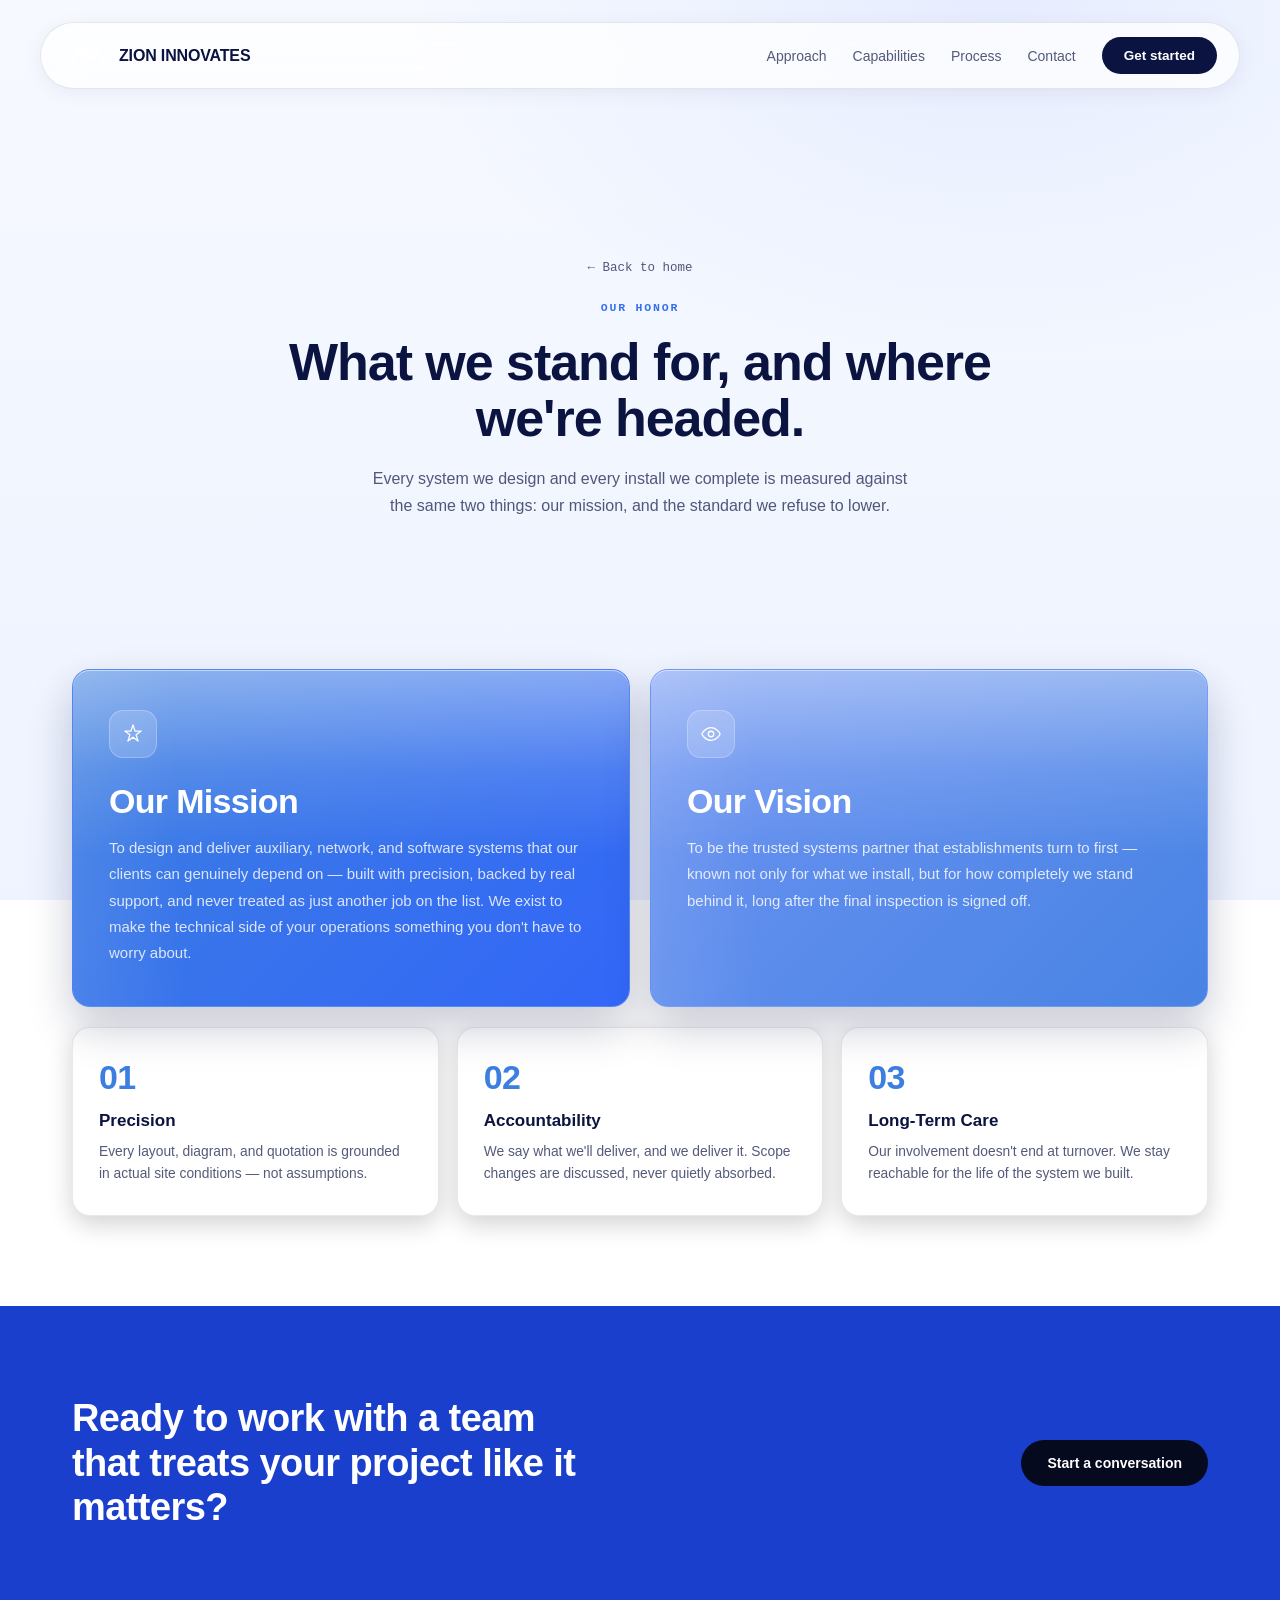
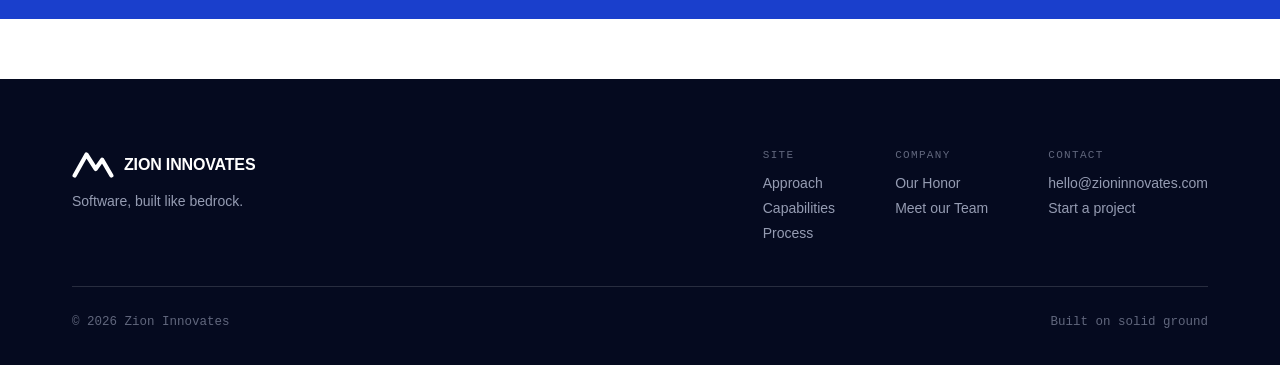
==== commit 1cb19a16: "Add files via upload" ====
--- a/our-honor.html
+++ b/our-honor.html
@@ -7,7 +7,7 @@
 <link rel="preconnect" href="https://fonts.googleapis.com">
 <link rel="preconnect" href="https://fonts.gstatic.com" crossorigin>
 <link href="https://fonts.googleapis.com/css2?family=Plus+Jakarta+Sans:wght@400;500;600;700;800&family=IBM+Plex+Mono:wght@400;500&display=swap" rel="stylesheet">
-<link rel="stylesheet" href="styles.css?v=89">
+<link rel="stylesheet" href="styles.css?v=102">
 </head>
 <body>
 
--- a/styles.css
+++ b/styles.css
@@ -54,6 +54,10 @@
   overflow:hidden;
   pointer-events:none;
   will-change:transform;
+  transform:translateZ(0);
+  -webkit-transform:translateZ(0);
+  backface-visibility:hidden;
+  -webkit-backface-visibility:hidden;
   background-image:
     linear-gradient(rgba(47,95,255,0.05) 1px, transparent 1px),
     linear-gradient(90deg, rgba(47,95,255,0.05) 1px, transparent 1px);
@@ -87,14 +91,95 @@
   to{stroke-dashoffset:-320;}
 }
 
+.bg-sky{
+  position:fixed;
+  inset:0;
+  z-index:-1;
+  overflow:hidden;
+  pointer-events:none;
+}
+.bg-sun{
+  position:absolute;
+  top:8%; right:10%;
+  width:140px; height:140px;
+  border-radius:50%;
+  background:radial-gradient(circle, rgba(255,255,255,0.9) 0%, rgba(200,225,255,0.55) 35%, rgba(143,199,255,0.18) 65%, transparent 75%);
+  box-shadow:0 0 80px 40px rgba(143,199,255,0.25), 0 0 140px 80px rgba(200,225,255,0.12);
+  animation:sunPulse 6s ease-in-out infinite;
+}
+@keyframes sunPulse{
+  0%,100%{transform:scale(1); opacity:0.85;}
+  50%{transform:scale(1.08); opacity:1;}
+}
+.bg-kite{
+  position:absolute;
+  bottom:36vh; left:10%;
+  width:100px; height:auto;
+  transform-origin:50% 8%;
+  animation:kiteFloat 9s ease-in-out infinite;
+}
+@keyframes kiteFloat{
+  0%{transform:translate(0, 0) rotate(-5deg);}
+  20%{transform:translate(22px, -18px) rotate(4deg);}
+  40%{transform:translate(-14px, -30px) rotate(-4deg);}
+  60%{transform:translate(-28px, -10px) rotate(3deg);}
+  80%{transform:translate(10px, -24px) rotate(-3deg);}
+  100%{transform:translate(0, 0) rotate(-5deg);}
+}
+.bg-cloud{
+  position:absolute;
+  width:120px; height:44px;
+  background:rgba(255,255,255,0.8);
+  border-radius:100px;
+  filter:blur(1px);
+}
+.bg-cloud::before, .bg-cloud::after{
+  content:'';
+  position:absolute;
+  background:rgba(255,255,255,0.8);
+  border-radius:50%;
+}
+.bg-cloud::before{width:60px; height:60px; top:-28px; left:14px;}
+.bg-cloud::after{width:48px; height:48px; top:-18px; right:16px;}
+.bg-cloud-1{top:14%; width:210px; height:72px; opacity:0.92; animation:cloudDrift1 48s linear infinite;}
+.bg-cloud-1::before{width:96px; height:96px; top:-44px; left:22px;}
+.bg-cloud-1::after{width:78px; height:78px; top:-30px; right:26px;}
+.bg-cloud-2{top:24%; width:150px; height:54px; opacity:0.8; animation:cloudDrift2 62s linear infinite; animation-delay:-15s;}
+.bg-cloud-2::before{width:68px; height:68px; top:-32px; left:16px;}
+.bg-cloud-2::after{width:56px; height:56px; top:-20px; right:18px;}
+.bg-cloud-3{top:10%; width:250px; height:82px; opacity:0.85; animation:cloudDrift3 70s linear infinite; animation-delay:-40s;}
+.bg-cloud-3::before{width:112px; height:112px; top:-50px; left:26px;}
+.bg-cloud-3::after{width:92px; height:92px; top:-34px; right:30px;}
+.bg-cloud-4{top:32%; width:165px; height:60px; opacity:0.78; animation:cloudDrift1 55s linear infinite; animation-delay:-28s;}
+.bg-cloud-4::before{width:74px; height:74px; top:-34px; left:18px;}
+.bg-cloud-4::after{width:60px; height:60px; top:-22px; right:20px;}
+@keyframes cloudDrift1{
+  0%{transform:translateX(-20vw);}
+  100%{transform:translateX(120vw);}
+}
+@keyframes cloudDrift2{
+  0%{transform:translateX(-15vw);}
+  100%{transform:translateX(115vw);}
+}
+@keyframes cloudDrift3{
+  0%{transform:translateX(-25vw);}
+  100%{transform:translateX(125vw);}
+}
+
 .bg-mountains{
   position:fixed;
   left:0; right:0; bottom:0;
   z-index:-1;
   height:52vh;
+  height:52dvh;
   min-height:280px;
   overflow:hidden;
   pointer-events:none;
+  transform:translateZ(0);
+  -webkit-transform:translateZ(0);
+  will-change:transform;
+  backface-visibility:hidden;
+  -webkit-backface-visibility:hidden;
 }
 .bg-mtn{
   position:absolute;
@@ -129,6 +214,72 @@
 @keyframes mtnDriftFront{
   0%,100%{transform:translateX(-2%);}
   50%{transform:translateX(-12%);}
+}
+
+.bg-trees{
+  position:fixed;
+  left:0; right:0; bottom:0;
+  z-index:-1;
+  height:14vh;
+  height:14dvh;
+  min-height:70px;
+  overflow:hidden;
+  pointer-events:none;
+}
+.bg-tree{
+  position:absolute;
+  bottom:0;
+  width:34px; height:auto;
+  color:var(--navy3);
+  opacity:0.4;
+  transform-origin:bottom center;
+  animation:treeSway 5s ease-in-out infinite;
+}
+.bg-tree-1{left:6%; width:30px; opacity:0.32; animation-duration:5.4s;}
+.bg-tree-2{left:16%; width:44px; opacity:0.42; animation-duration:4.6s; animation-delay:-1.2s;}
+.bg-tree-3{left:58%; width:36px; opacity:0.36; animation-duration:5.8s; animation-delay:-2.5s;}
+.bg-tree-4{left:78%; width:48px; opacity:0.44; animation-duration:5s; animation-delay:-0.8s;}
+.bg-tree-5{left:90%; width:28px; opacity:0.3; animation-duration:4.8s; animation-delay:-3s;}
+@keyframes treeSway{
+  0%,100%{transform:rotate(-1.5deg);}
+  50%{transform:rotate(1.5deg);}
+}
+
+.bg-bird{
+  position:absolute;
+  width:40px; height:20px;
+  color:var(--navy3);
+  opacity:0.5;
+}
+.bg-bird path{
+  transform-box:fill-box;
+  transform-origin:center;
+  animation:birdFlap 1.1s ease-in-out infinite;
+}
+.bg-bird-1{top:16%; animation:birdFly1 34s linear infinite;}
+.bg-bird-2{top:22%; width:32px; height:16px; opacity:0.42; animation:birdFly2 42s linear infinite; animation-delay:-10s;}
+.bg-bird-2 path{animation-duration:0.9s; animation-delay:-0.3s;}
+.bg-bird-3{top:11%; width:36px; height:18px; opacity:0.46; animation:birdFly1 38s linear infinite; animation-delay:-22s;}
+.bg-bird-3 path{animation-duration:1s; animation-delay:-0.6s;}
+.bg-bird-4{top:28%; width:34px; height:17px; opacity:0.4; animation:birdFly2 36s linear infinite; animation-delay:-4s;}
+.bg-bird-4 path{animation-duration:1.05s; animation-delay:-0.1s;}
+.bg-bird-5{top:8%; width:30px; height:15px; opacity:0.38; animation:birdFly1 46s linear infinite; animation-delay:-30s;}
+.bg-bird-5 path{animation-duration:0.85s; animation-delay:-0.45s;}
+.bg-bird-6{top:19%; width:44px; height:22px; opacity:0.48; animation:birdFly2 40s linear infinite; animation-delay:-17s;}
+.bg-bird-6 path{animation-duration:1.15s; animation-delay:-0.75s;}
+@keyframes birdFly1{
+  0%{transform:translateX(-10vw) translateY(0);}
+  50%{transform:translateX(55vw) translateY(-18px);}
+  100%{transform:translateX(115vw) translateY(0);}
+}
+@keyframes birdFly2{
+  0%{transform:translateX(-10vw) translateY(0);}
+  50%{transform:translateX(55vw) translateY(14px);}
+  100%{transform:translateX(115vw) translateY(0);}
+}
+@keyframes birdFlap{
+  0%,100%{transform:scaleY(1);}
+  50%{transform:scaleY(0.55);}
 }
 
 .bg-blob{
@@ -185,6 +336,12 @@
   font-weight:700;
   letter-spacing:0.1em;
 }
+.hero-eyebrow{
+  font-family:var(--display);
+  font-size:18px;
+  font-weight:700;
+  letter-spacing:0.03em;
+}
 .hl{
   background:linear-gradient(90deg, var(--sky), var(--blue));
   -webkit-background-clip:text;
@@ -204,9 +361,9 @@
 .glass:hover{background:var(--card-bg-hover); transform:translateY(-2px); border-color:var(--card-br-hover); box-shadow:0 14px 32px rgba(0,0,0,0.22);}
 
 /* ---------- nav ---------- */
-header{position:sticky; top:0; z-index:100; padding:22px 0 0;}
+header{position:sticky; top:0; z-index:100; padding:22px 0 0; width:100%; display:flex; flex-direction:column; align-items:center;}
 nav{
-  max-width:1200px; margin:0 auto; padding:14px 22px 14px 26px;
+  width:100%; max-width:1200px; margin:0 auto; padding:14px 22px 14px 26px;
   display:flex; align-items:center; justify-content:space-between;
   background:rgba(255,255,255,0.75);
   border:1px solid var(--glass-br);
@@ -226,7 +383,7 @@
   display:flex; align-items:center; justify-content:center;
 }
 .logo-mark img{width:100%; height:100%; object-fit:contain;}
-.nav-links{display:flex; gap:32px; align-items:center;}
+.nav-links{display:flex; gap:26px; align-items:center;}
 .nav-links a.navlink{font-size:14px; color:var(--muted); font-weight:500; transition:color 0.2s ease;}
 .nav-links a.navlink:hover{color:var(--ink);}
 .nav-cta{
@@ -1367,6 +1524,14 @@
 /* ---------- residential projects ---------- */
 .projects-grid{display:grid; grid-template-columns:repeat(3, 1fr); gap:16px; margin-bottom:28px;}
 .project-card{padding:24px 22px;}
+.project-icon{
+  width:44px; height:44px; border-radius:13px; margin-bottom:16px;
+  background:linear-gradient(135deg, var(--blue), var(--sky));
+  color:#fff;
+  display:flex; align-items:center; justify-content:center;
+  box-shadow:0 8px 20px rgba(47,95,255,0.28);
+}
+.project-icon svg{width:22px; height:22px;}
 .project-loc{font-family:var(--display); font-weight:700; font-size:15px; margin-bottom:8px;}
 .project-spec{font-size:13px; color:var(--muted); margin-bottom:14px; line-height:1.5;}
 .project-value{font-family:var(--mono); font-size:15px; color:var(--sky); font-weight:600;}
@@ -1513,13 +1678,18 @@
   .testimonial-grid{grid-template-columns:1fr;}
   .timeline-content{width:calc(50% - 34px);}
 }
-@media (max-width:640px){
+@media (max-width:1050px){
   .nav-links{display:none;}
   .nav-toggle{display:flex;}
-  .mobile-menu{display:flex; margin-left:16px; margin-right:16px;}
+  .mobile-menu{display:flex;}
+}
+@media (max-width:640px){
+  .mobile-menu{margin-left:16px; margin-right:16px;}
   nav{margin-left:16px; margin-right:16px;}
   .wrap{padding:0 20px;}
   .hero{padding:56px 0 30px;}
+  .bg-mountains{height:18vh; height:18dvh; min-height:130px;}
+  .bg-kite{bottom:13vh; width:70px;}
   .timeline-photo{height:80px;}
   h1.hero-title{font-size:clamp(30px, 8.5vw, 42px);}
   .quick-stats-row{grid-template-columns:1fr 1fr; row-gap:26px;}
